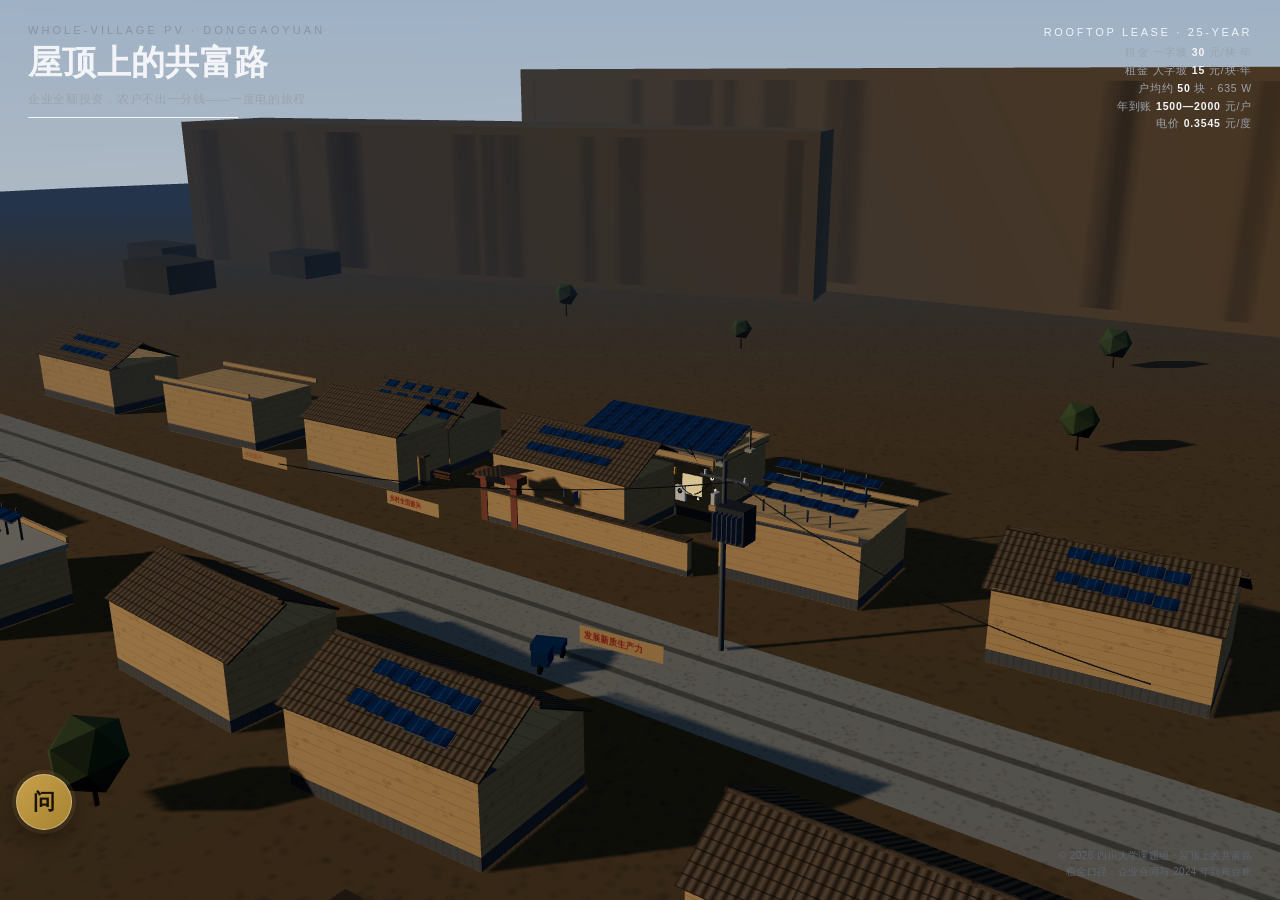
==== index.html @ e73ba969 "终版：首页改全屏 3D 村落实景舞台（阳光→板→表→网→账 五程镜头/装法切换/日照滑杆）；场景升级——乡村全面振兴等新标语、实体线缆、一字坡板面倾角修正、帧率守卫" ====
<!DOCTYPE html>
<html lang="zh-CN">
<head>
<meta charset="UTF-8">
<meta name="viewport" content="width=device-width, initial-scale=1.0">
<title>屋顶上的共富路 —— 整村光伏建设方案</title>
<meta name="description" content="整村光伏建设方案：源自陕西大荔东高垣村实践——企业全额投资，农户不出资、不贷款、不担保，租金按块计、年年到卡。">
<link rel="icon" href="assets/img/logo.png">
<style>
:root{
  --bg:#0A1628; --fg:#f2f4f7; --kick:#8a93a3; --sub:#9aa3ad;
  --panel-bg:rgba(14,20,30,.72); --panel-bd:#26303d; --panel-fg:#dfe3e8;
  --btn-bg:#f2f4f7; --btn-fg:#0A1628; --cc:#5d6570; --gold:#e8c98a;
}
*{margin:0;padding:0;box-sizing:border-box}
body{margin:0;overflow:hidden;background:var(--bg);font-family:"Helvetica Neue",Arial,"PingFang SC","Microsoft YaHei",system-ui,sans-serif}
#gl{position:fixed;inset:0;width:100%;height:100%;cursor:grab}
#gl:active{cursor:grabbing}
#wires{position:fixed;inset:0;width:100%;height:100%;pointer-events:none;z-index:2}
#title{position:fixed;left:28px;top:24px;color:var(--fg);pointer-events:none;z-index:5}
#title .kicker{font-size:11px;letter-spacing:.28em;color:var(--kick);text-transform:uppercase}
#title h1{margin:4px 0 6px;font-family:"Noto Serif SC","Source Han Serif SC",Georgia,"STSong",serif;font-weight:600;font-size:34px;letter-spacing:.01em}
#title .sub{font-size:11.5px;color:var(--sub);letter-spacing:.06em}
#title .rule{width:210px;border-top:1px solid var(--fg);margin-top:10px}
#spec{position:fixed;right:28px;top:26px;text-align:right;color:var(--fg);pointer-events:none;z-index:5}
#spec .brand{font-size:11px;letter-spacing:.24em;text-transform:uppercase}
#spec .lines{margin-top:6px;font-size:10.5px;line-height:1.7;color:var(--sub);letter-spacing:.08em}
#spec .lines b{color:var(--fg);font-weight:600}
#ui{position:fixed;left:28px;bottom:22px;color:var(--panel-fg);font-size:12px;z-index:6;
  background:var(--panel-bg);border:1px solid var(--panel-bd);padding:12px 16px;border-radius:4px;
  backdrop-filter:blur(8px);opacity:0;pointer-events:none;transition:opacity .9s;max-width:330px}
body:hover #ui, body.pinui #ui{opacity:1;pointer-events:auto}
body.idle #ui{opacity:0;pointer-events:none}
#ui .note{font-size:12px;line-height:1.7;color:var(--panel-fg);min-height:20px}
#ui .note b{color:var(--gold);font-weight:600}
#ui .shots{margin-top:10px}
#ui button{margin:0 6px 0 0;cursor:pointer;background:var(--btn-bg);color:var(--btn-fg);border:0;padding:4px 10px;font-size:11px;letter-spacing:.08em;border-radius:2px}
#ui button.cur{background:var(--gold);color:#23180a}
#ui label{display:block;margin-top:10px;color:#7d8692;font-size:10px;letter-spacing:.05em}
#ui input[type=range]{width:180px;accent-color:var(--gold);vertical-align:middle}
#ui .tl{display:inline-block;min-width:38px;color:var(--sub);font-size:11px}
#ui .links{margin-top:10px;padding-top:8px;border-top:1px solid var(--panel-bd);font-size:11px}
#ui .links a{color:var(--sub);text-decoration:none;margin-right:14px;letter-spacing:.04em}
#ui .links a:hover{color:var(--fg)}
#cc{position:fixed;right:28px;bottom:20px;color:var(--cc);font-size:10px;letter-spacing:.04em;text-align:right;pointer-events:none;line-height:1.6;z-index:5}
#loading{position:fixed;left:50%;top:46%;transform:translate(-50%,-50%);color:var(--kick);font-size:12px;letter-spacing:.2em;z-index:9}
#hint{position:fixed;left:50%;bottom:26px;transform:translateX(-50%);z-index:7;color:var(--sub);
  font-size:11.5px;letter-spacing:.1em;background:var(--panel-bg);border:1px solid var(--panel-bd);
  padding:8px 18px;border-radius:99px;transition:opacity 1.2s;pointer-events:none}
#hint.off{opacity:0}
.mgc-fab,.pvc-fab{right:26px !important;bottom:70px !important}
@media(max-width:760px){
  #title h1{font-size:24px}
  #spec{display:none}
  #ui{left:12px;right:12px;bottom:12px;max-width:none}
}
</style>
</head>
<body>
<canvas id="gl"></canvas>
<svg id="wires"></svg>

<div id="title">
  <div class="kicker">Whole-Village PV · Donggaoyuan</div>
  <h1>屋顶上的共富路</h1>
  <div class="sub">企业全额投资，农户不出一分钱——一度电的旅程</div>
  <div class="rule"></div>
</div>

<div id="spec">
  <div class="brand">Rooftop Lease · 25-Year</div>
  <div class="lines">
    租金 一字坡 <b>30</b> 元/块·年<br>
    租金 人字坡 <b>15</b> 元/块·年<br>
    户均约 <b>50</b> 块 · 635 W<br>
    年到账 <b>1500—2000</b> 元/户<br>
    电价 <b>0.3545</b> 元/度
  </div>
</div>

<div id="ui">
  <div class="note" id="note">渭北旱塬，年日照约 <b>1350 小时</b>。收益从这里开始。</div>
  <div class="shots" id="shots"></div>
  <label>屋顶装法
    <button data-t="flat" class="cur" id="rf1" style="margin-left:8px">一字坡</button><button data-t="gable" id="rf2">人字坡</button>
  </label>
  <label>日照 <input type="range" id="timeSlider" min="0" max="100" value="35"> <span class="tl" id="timeLabel">14:18</span></label>
  <div class="links">
    <a href="tools.html">算一算我家屋顶 →</a><a href="forms.html">23 张工作表 →</a><a href="farmer.html">农户指南 →</a><a href="cases.html">东高垣实证 →</a>
  </div>
</div>

<div id="cc">© 2026 四川大学课题组 · 屋顶上的共富路<br>租金口径：企业合同与 2024 年到账台账</div>
<div id="loading">载入村落实景…</div>
<div id="hint">拖动旋转 · 滚轮缩放 · 指向屋顶与设备查看注记</div>

<script src="assets/js/config.js"></script>
<script src="assets/js/faq.js"></script>
<script src="assets/js/api.js"></script>
<script src="assets/js/chat.js"></script>
<script type="module">
import { createVillage } from "./assets/js/scene3d.js";

const SHOTS = [
  { label: "阳光", txt: "渭北旱塬，年日照约 <b>1350 小时</b>。收益从这里开始。", pos: [40, 26, 56], look: [0, 4, 0] },
  { label: "板", txt: "一字坡支架立上平屋顶，人字坡顺瓦面满铺；单块 <b>635 W</b>。", pos: [-6, 6.4, 10], look: [0, 5, -0.4] },
  { label: "表", txt: "每一度电经双向电表计量，户均年发电约 <b>4.3 万度</b>。", pos: [6.4, 2.2, 3.4], look: [2.6, 1.7, -0.72] },
  { label: "网", txt: "电流进台区变压器并入电网——先批容量，后签屋顶。", pos: [8, 6.4, 20], look: [14.4, 7.2, 13] },
  { label: "账", txt: "按块付租：一字坡 <b>30</b>、人字坡 <b>15</b> 元/块·年；25 年租期，到期复原。", pos: [-16, 8, 16], look: [0, 3.5, 2] },
];
const PART_TXT = {
  panels: "一字坡支架 · <b>30 元/块/年</b> · 户均约 <b>50 块</b> 635 W",
  panels2: "人字坡 · 顺瓦面满铺 · <b>15 元/块/年</b>",
  inverter: "组串式逆变器 · 把直流变成可上网的交流",
  meter: "双向电表 · 全额上网 <b>0.3545 元/度</b>",
  transformer: "台区变压器 · 容量决定一个村能装多少",
  carport: "光伏车棚 · 停车发电两不误",
};
const village = createVillage(document.getElementById("gl"), {
  wires: document.getElementById("wires"),
  cardEl: document.getElementById("ui"),
  onHover(key) {
    document.getElementById("note").innerHTML = (key && PART_TXT[key]) ? PART_TXT[key] : SHOTS[cur].txt;
  },
  onFrame() {}
});
const camera = village.camera, controls = village.controls;
camera.position.set(...SHOTS[0].pos); controls.target.set(...SHOTS[0].look);
village.setTime(0.35);
document.getElementById("loading").style.display = "none";

const shotsEl = document.getElementById("shots");
let cur = 0;
SHOTS.forEach((s, i) => {
  const b = document.createElement("button");
  b.textContent = s.label;
  b.addEventListener("click", () => gotoShot(i));
  shotsEl.appendChild(b);
});
const tgt = { pos: SHOTS[0].pos.slice(), look: SHOTS[0].look.slice() };
function gotoShot(i) {
  cur = i;
  tgt.pos = SHOTS[i].pos.slice(); tgt.look = SHOTS[i].look.slice();
  Array.from(shotsEl.children).forEach((b, j) => b.classList.toggle("cur", j === cur));
  document.getElementById("note").innerHTML = SHOTS[i].txt;
}
Array.from(shotsEl.children)[0].classList.add("cur");

let userHoldUntil = 0;
controls.addEventListener("start", () => { userHoldUntil = Infinity; });
controls.addEventListener("end", () => { userHoldUntil = performance.now() + 2500; });
(function drive() {
  requestAnimationFrame(drive);
  if (performance.now() > userHoldUntil) {
    [0, 1, 2].forEach(k => {
      camera.position.setComponent(k, camera.position.getComponent(k) + (tgt.pos[k] - camera.position.getComponent(k)) * 0.07);
      controls.target.setComponent(k, controls.target.getComponent(k) + (tgt.look[k] - controls.target.getComponent(k)) * 0.07);
    });
  }
})();

document.getElementById("rf1").addEventListener("click", e => setRoof(e.target));
document.getElementById("rf2").addEventListener("click", e => setRoof(e.target));
function setRoof(btn) {
  [document.getElementById("rf1"), document.getElementById("rf2")].forEach(b => b.classList.toggle("cur", b === btn));
  village.setRoofType(btn.dataset.t);
}
document.getElementById("timeSlider").addEventListener("input", function () {
  village.setTime(this.value / 100);
  const mins = Math.round(12 * 60 + (this.value / 100) * 6.5 * 60);
  document.getElementById("timeLabel").textContent =
    String(Math.floor(mins / 60)).padStart(2, "0") + ":" + String(mins % 60).padStart(2, "0");
});

let idleTimer;
function poke() {
  document.body.classList.remove("idle");
  clearTimeout(idleTimer);
  idleTimer = setTimeout(() => document.body.classList.add("idle"), 4000);
}
["mousemove", "pointerdown", "wheel", "keydown"].forEach(ev => addEventListener(ev, poke, { passive: true }));
poke();
setTimeout(() => document.getElementById("hint").classList.add("off"), 8000);
addEventListener("pointerdown", () => document.getElementById("hint").classList.add("off"), { once: true });
</script>
</body>
</html>
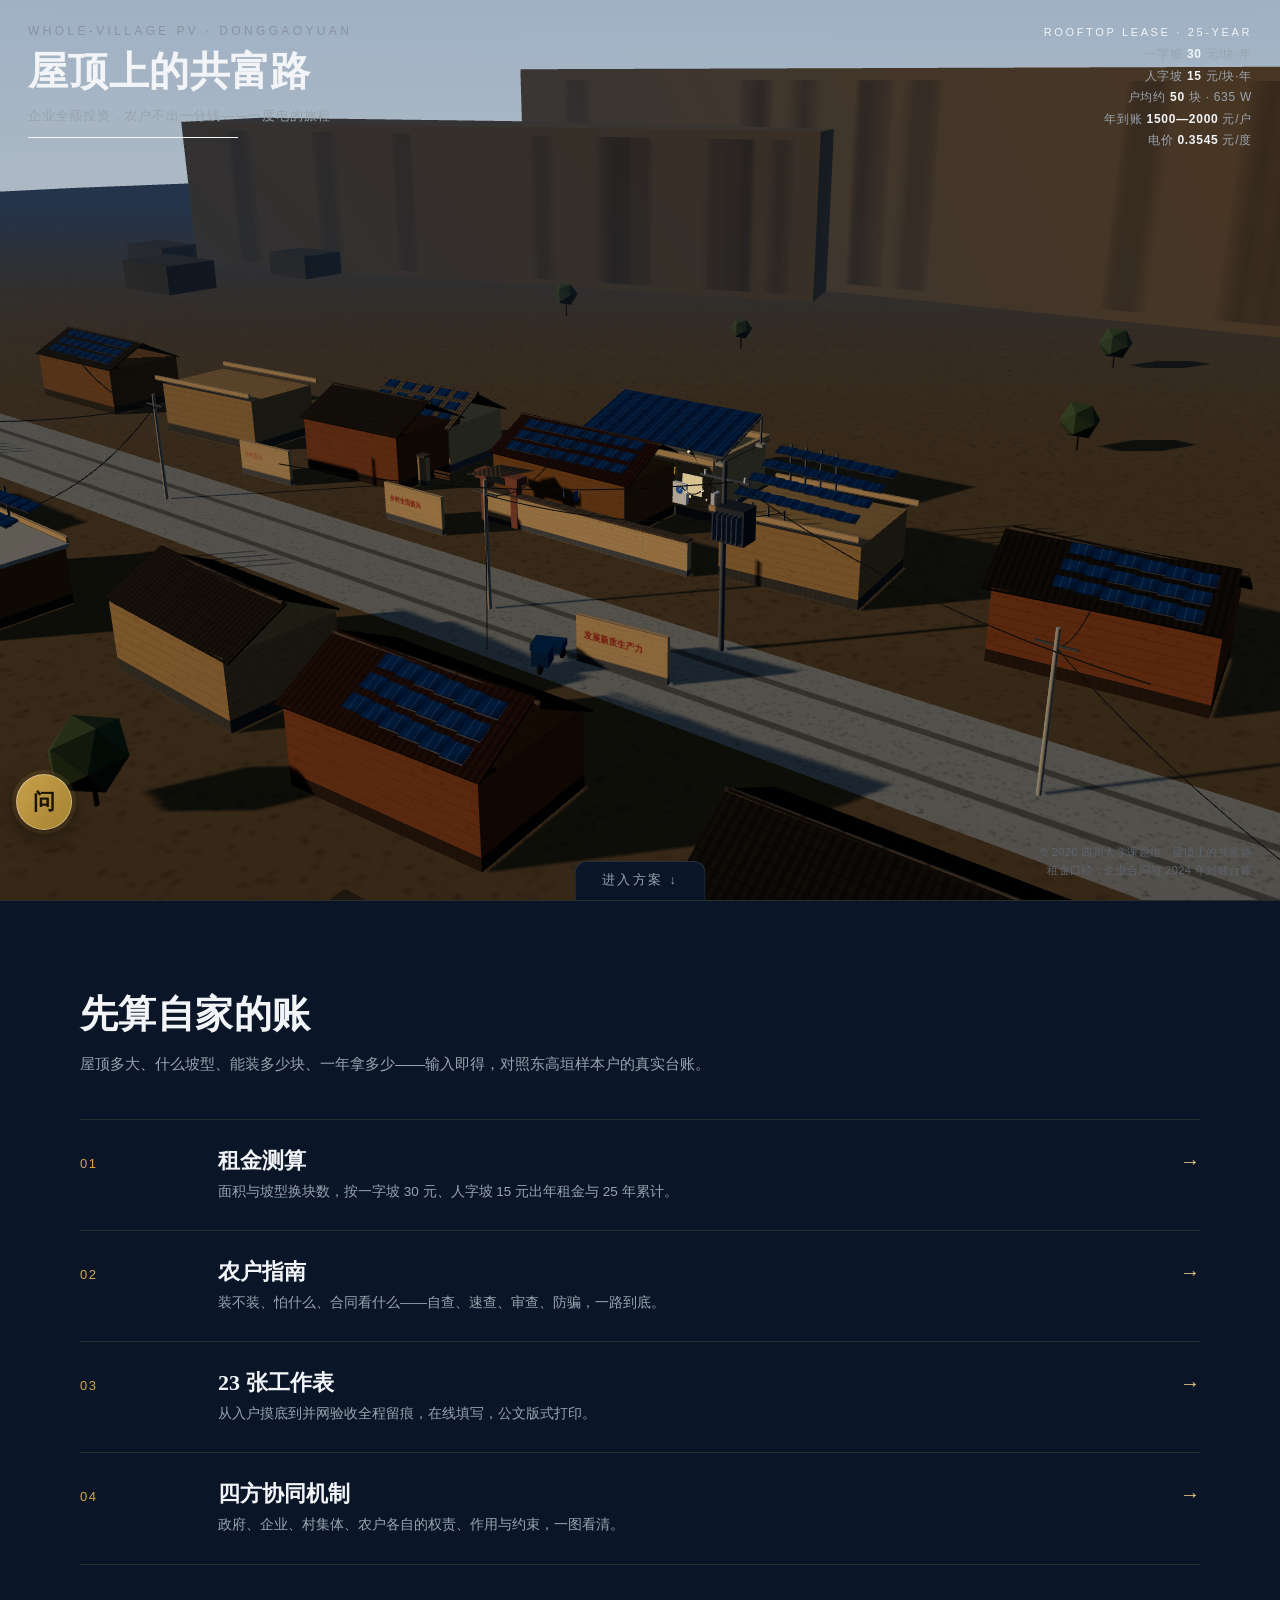
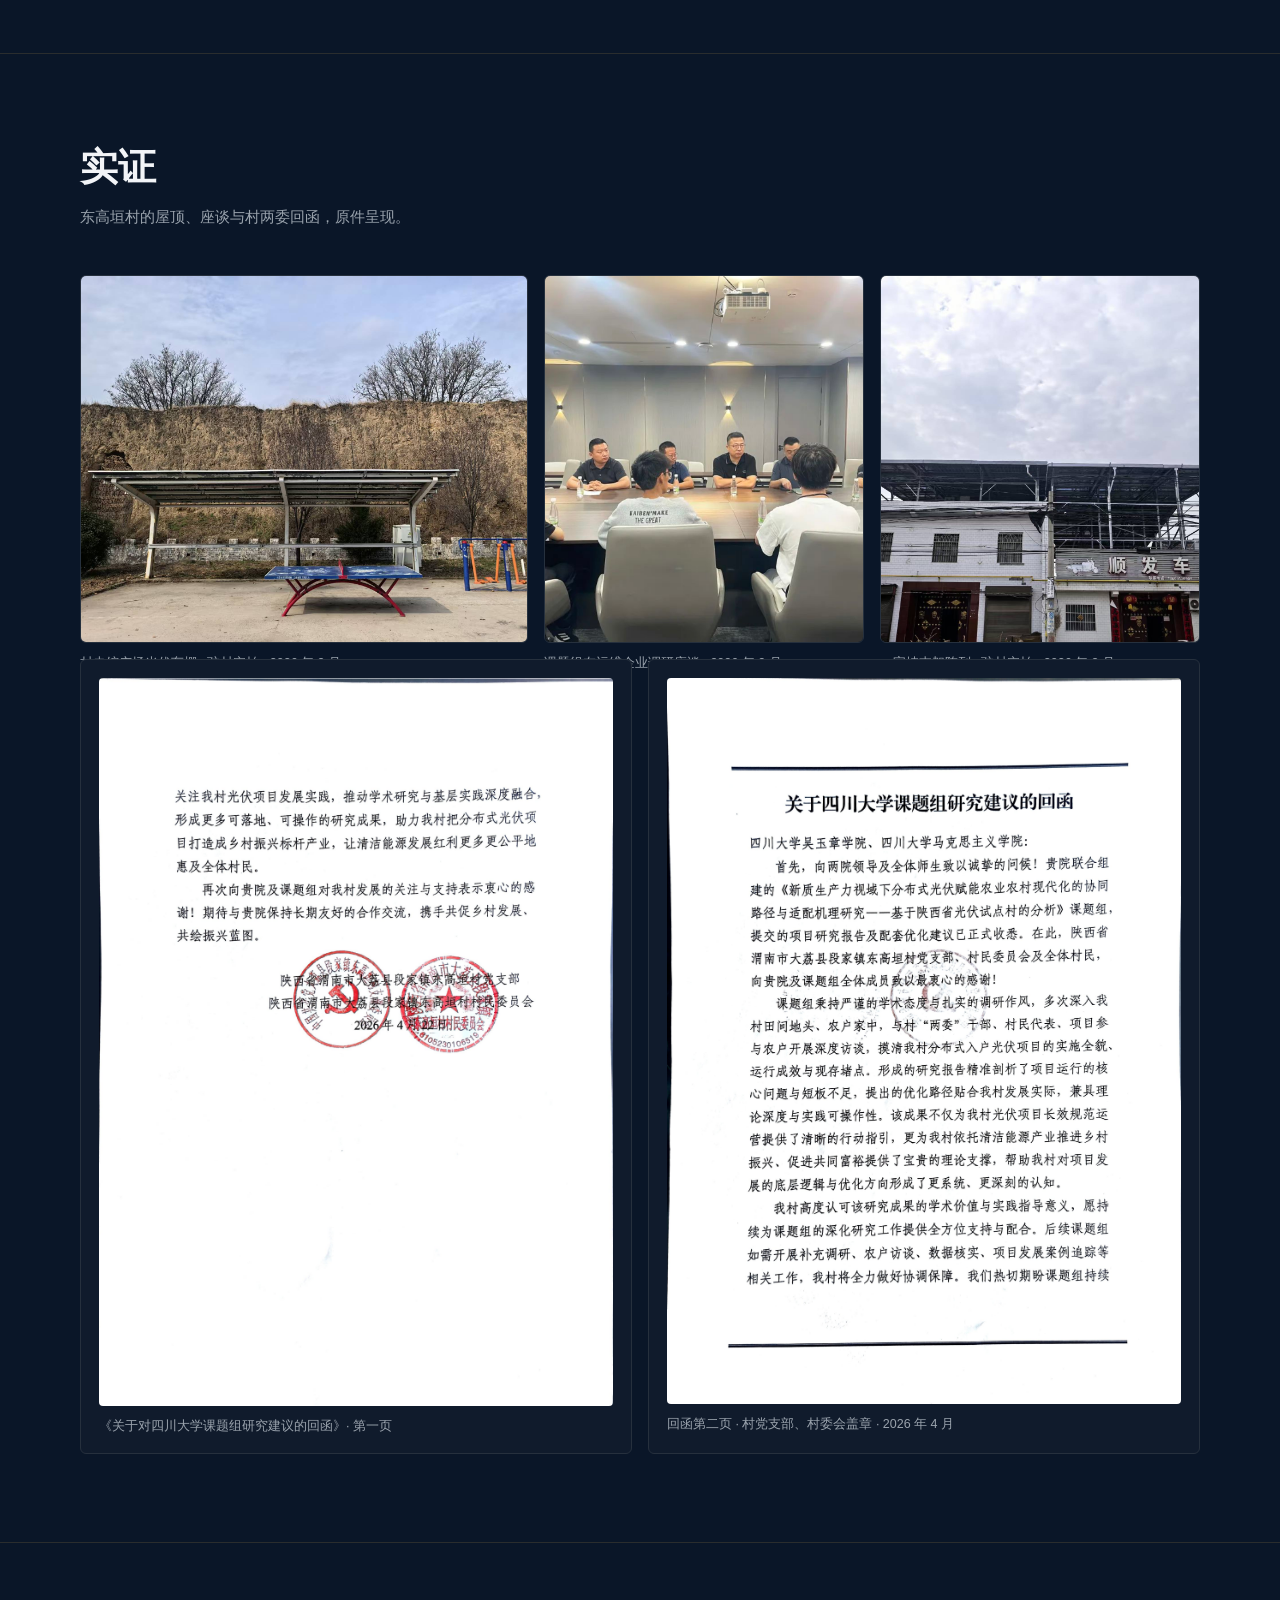
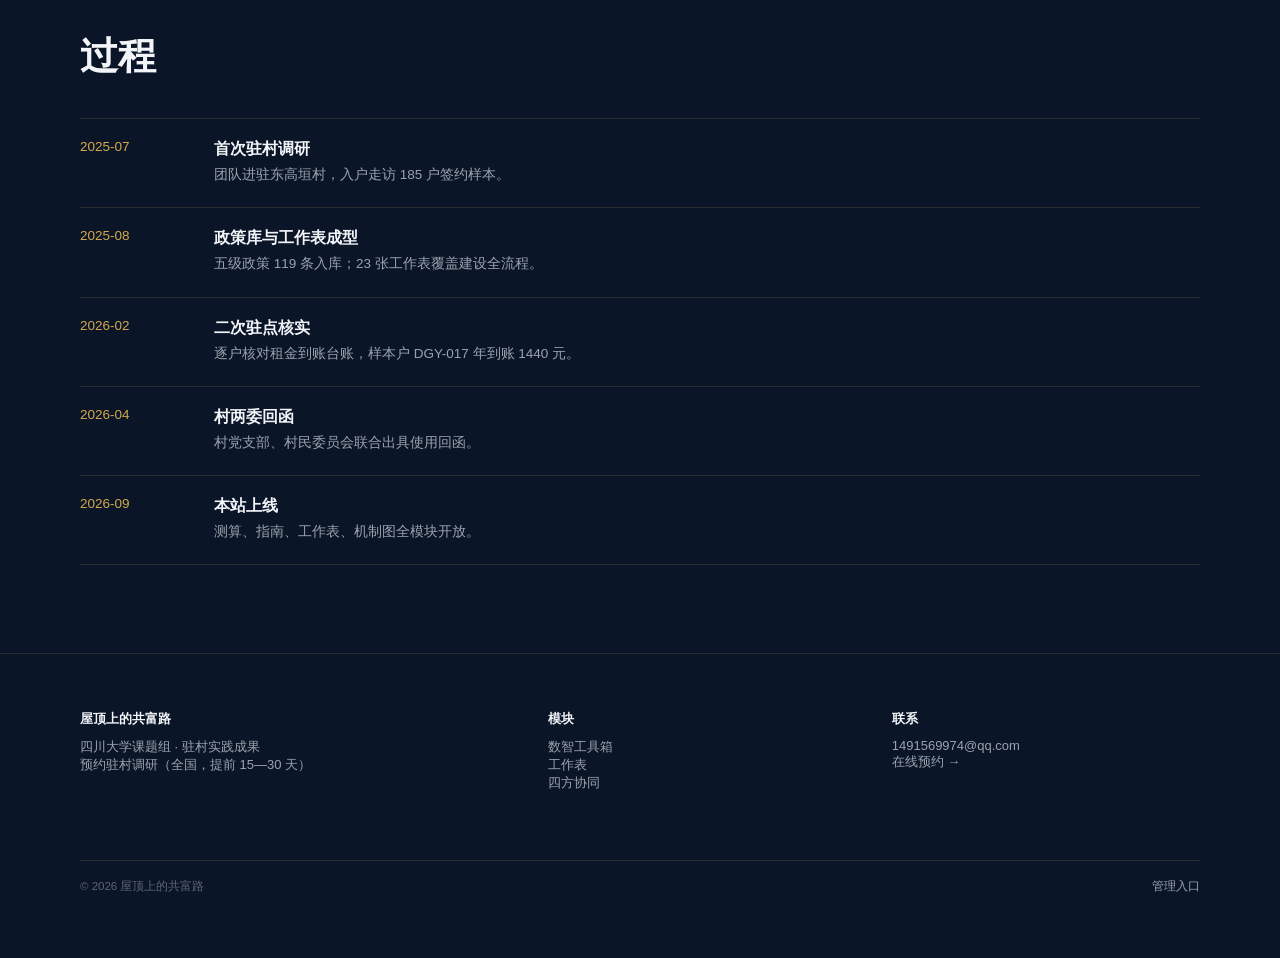
==== commit 0aa35f6c: "终版二期：首页舞台下增内容区（算账入口/实证回函/过程/页脚）；政策库详情抽屉+准实时回源；四方协同台（权责/作用/后果三栏+流光关系线）；价值运动流光；进度管理器勾选持久化；现金流曲线替 3D 环；" ====
--- a/index.html
+++ b/index.html
@@ -8,91 +8,205 @@
 <link rel="icon" href="assets/img/logo.png">
 <style>
 :root{
-  --bg:#0A1628; --fg:#f2f4f7; --kick:#8a93a3; --sub:#9aa3ad;
-  --panel-bg:rgba(14,20,30,.72); --panel-bd:#26303d; --panel-fg:#dfe3e8;
-  --btn-bg:#f2f4f7; --btn-fg:#0A1628; --cc:#5d6570; --gold:#e8c98a;
+  --bg:#0A1628; --bg2:#0D1B30; --fg:#f2f4f7; --kick:#8a93a3; --sub:#9aa3ad;
+  --panel-bg:rgba(14,20,30,.78); --panel-bd:#26303d; --panel-fg:#dfe3e8;
+  --btn-bg:#f2f4f7; --btn-fg:#0A1628; --cc:#5d6570; --gold:#e8c98a; --gold-deep:#D4A84B;
+  --line:rgba(212,168,75,.16);
+  --serif:"Noto Serif SC","Source Han Serif SC",Georgia,"STSong",serif;
+  --sans:"Helvetica Neue",Arial,"PingFang SC","Microsoft YaHei",system-ui,sans-serif;
 }
 *{margin:0;padding:0;box-sizing:border-box}
-body{margin:0;overflow:hidden;background:var(--bg);font-family:"Helvetica Neue",Arial,"PingFang SC","Microsoft YaHei",system-ui,sans-serif}
-#gl{position:fixed;inset:0;width:100%;height:100%;cursor:grab}
+body{margin:0;background:var(--bg);color:var(--fg);font-family:var(--sans);-webkit-font-smoothing:antialiased}
+img{display:block;max-width:100%}
+a{color:var(--gold)}
+
+/* ---------- 舞台区（100vh） ---------- */
+.stage{position:relative;height:100vh;min-height:620px;overflow:hidden}
+#gl{position:absolute;inset:0;width:100%;height:100%;cursor:grab}
 #gl:active{cursor:grabbing}
-#wires{position:fixed;inset:0;width:100%;height:100%;pointer-events:none;z-index:2}
-#title{position:fixed;left:28px;top:24px;color:var(--fg);pointer-events:none;z-index:5}
-#title .kicker{font-size:11px;letter-spacing:.28em;color:var(--kick);text-transform:uppercase}
-#title h1{margin:4px 0 6px;font-family:"Noto Serif SC","Source Han Serif SC",Georgia,"STSong",serif;font-weight:600;font-size:34px;letter-spacing:.01em}
-#title .sub{font-size:11.5px;color:var(--sub);letter-spacing:.06em}
-#title .rule{width:210px;border-top:1px solid var(--fg);margin-top:10px}
-#spec{position:fixed;right:28px;top:26px;text-align:right;color:var(--fg);pointer-events:none;z-index:5}
+#wires{position:absolute;inset:0;width:100%;height:100%;pointer-events:none;z-index:2}
+#title{position:absolute;left:28px;top:24px;color:var(--fg);pointer-events:none;z-index:5}
+#title .kicker{font-size:12px;letter-spacing:.28em;color:var(--kick);text-transform:uppercase}
+#title h1{margin:6px 0 8px;font-family:var(--serif);font-weight:600;font-size:clamp(28px,3.4vw,40px);letter-spacing:.01em}
+#title .sub{font-size:13px;color:var(--sub);letter-spacing:.06em}
+#title .rule{width:210px;border-top:1px solid var(--fg);margin-top:12px}
+#spec{position:absolute;right:28px;top:26px;text-align:right;color:var(--fg);pointer-events:none;z-index:5}
 #spec .brand{font-size:11px;letter-spacing:.24em;text-transform:uppercase}
-#spec .lines{margin-top:6px;font-size:10.5px;line-height:1.7;color:var(--sub);letter-spacing:.08em}
+#spec .lines{margin-top:6px;font-size:12px;line-height:1.8;color:var(--sub);letter-spacing:.06em}
 #spec .lines b{color:var(--fg);font-weight:600}
-#ui{position:fixed;left:28px;bottom:22px;color:var(--panel-fg);font-size:12px;z-index:6;
-  background:var(--panel-bg);border:1px solid var(--panel-bd);padding:12px 16px;border-radius:4px;
-  backdrop-filter:blur(8px);opacity:0;pointer-events:none;transition:opacity .9s;max-width:330px}
-body:hover #ui, body.pinui #ui{opacity:1;pointer-events:auto}
-body.idle #ui{opacity:0;pointer-events:none}
-#ui .note{font-size:12px;line-height:1.7;color:var(--panel-fg);min-height:20px}
+#ui{position:absolute;left:28px;bottom:22px;color:var(--panel-fg);font-size:13.5px;z-index:6;
+  background:var(--panel-bg);border:1px solid var(--panel-bd);padding:14px 18px;border-radius:6px;
+  backdrop-filter:blur(8px);opacity:0;pointer-events:none;transition:opacity .9s;max-width:400px}
+.stage:hover #ui, body.pinui #ui{opacity:1;pointer-events:auto}
+.stage.idle #ui{opacity:0;pointer-events:none}
+#ui .note{font-size:13.5px;line-height:1.8;color:var(--panel-fg);min-height:22px}
 #ui .note b{color:var(--gold);font-weight:600}
-#ui .shots{margin-top:10px}
-#ui button{margin:0 6px 0 0;cursor:pointer;background:var(--btn-bg);color:var(--btn-fg);border:0;padding:4px 10px;font-size:11px;letter-spacing:.08em;border-radius:2px}
+#ui .shots{margin-top:12px;display:flex;flex-wrap:wrap;gap:6px}
+#ui button{min-height:36px;margin:0;cursor:pointer;background:var(--btn-bg);color:var(--btn-fg);border:0;padding:0 16px;font-size:13px;letter-spacing:.06em;border-radius:3px;font-family:inherit}
 #ui button.cur{background:var(--gold);color:#23180a}
-#ui label{display:block;margin-top:10px;color:#7d8692;font-size:10px;letter-spacing:.05em}
+#ui label{display:block;margin-top:12px;color:#7d8692;font-size:12px;letter-spacing:.05em}
+#ui label button{margin-left:6px}
 #ui input[type=range]{width:180px;accent-color:var(--gold);vertical-align:middle}
-#ui .tl{display:inline-block;min-width:38px;color:var(--sub);font-size:11px}
-#ui .links{margin-top:10px;padding-top:8px;border-top:1px solid var(--panel-bd);font-size:11px}
-#ui .links a{color:var(--sub);text-decoration:none;margin-right:14px;letter-spacing:.04em}
+#ui .tl{display:inline-block;min-width:42px;color:var(--sub);font-size:12.5px}
+#ui .links{margin-top:12px;padding-top:10px;border-top:1px solid var(--panel-bd);font-size:13px}
+#ui .links a{color:var(--sub);text-decoration:none;margin-right:16px;letter-spacing:.03em}
 #ui .links a:hover{color:var(--fg)}
-#cc{position:fixed;right:28px;bottom:20px;color:var(--cc);font-size:10px;letter-spacing:.04em;text-align:right;pointer-events:none;line-height:1.6;z-index:5}
-#loading{position:fixed;left:50%;top:46%;transform:translate(-50%,-50%);color:var(--kick);font-size:12px;letter-spacing:.2em;z-index:9}
-#hint{position:fixed;left:50%;bottom:26px;transform:translateX(-50%);z-index:7;color:var(--sub);
-  font-size:11.5px;letter-spacing:.1em;background:var(--panel-bg);border:1px solid var(--panel-bd);
-  padding:8px 18px;border-radius:99px;transition:opacity 1.2s;pointer-events:none}
+#cc{position:absolute;right:28px;bottom:20px;color:var(--cc);font-size:11px;letter-spacing:.04em;text-align:right;pointer-events:none;line-height:1.7;z-index:5}
+#loading{position:absolute;left:50%;top:46%;transform:translate(-50%,-50%);color:var(--kick);font-size:13px;letter-spacing:.2em;z-index:9}
+#hint{position:absolute;left:50%;bottom:26px;transform:translateX(-50%);z-index:7;color:var(--sub);
+  font-size:12.5px;letter-spacing:.08em;background:var(--panel-bg);border:1px solid var(--panel-bd);
+  padding:9px 20px;border-radius:99px;transition:opacity 1.2s;pointer-events:none}
 #hint.off{opacity:0}
+.scrollcue{position:absolute;left:50%;bottom:-1px;transform:translateX(-50%);z-index:8;color:var(--sub);
+  font-size:12.5px;letter-spacing:.2em;text-decoration:none;background:var(--bg);border:1px solid var(--panel-bd);
+  border-bottom:0;padding:10px 26px 12px;border-radius:12px 12px 0 0}
+.scrollcue:hover{color:var(--gold)}
 .mgc-fab,.pvc-fab{right:26px !important;bottom:70px !important}
 @media(max-width:760px){
   #title h1{font-size:24px}
   #spec{display:none}
-  #ui{left:12px;right:12px;bottom:12px;max-width:none}
-}
+  #ui{left:12px;right:12px;bottom:56px;max-width:none}
+  .scrollcue{display:none}
+}
+
+/* ---------- 舞台下内容区 ---------- */
+main{position:relative;z-index:3;background:var(--bg)}
+.sec{border-top:1px solid var(--line);padding:88px 0}
+.wrap{width:min(1120px,90vw);margin:0 auto}
+.sec h2{font-family:var(--serif);font-weight:700;font-size:clamp(26px,3vw,38px);letter-spacing:.01em}
+.sec .sub{color:var(--sub);font-size:15px;margin-top:10px;max-width:44em;line-height:1.9}
+
+.gates{margin-top:40px;border-top:1px solid var(--line)}
+.gate{display:grid;grid-template-columns:110px 1fr auto;gap:8px 28px;align-items:baseline;padding:26px 0;border-bottom:1px solid var(--line);text-decoration:none;color:var(--fg)}
+.gate:hover{background:rgba(212,168,75,.05)}
+.gate .no{font-size:13px;color:var(--gold-deep);letter-spacing:.12em}
+.gate .t{font-size:22px;font-weight:700;font-family:var(--serif)}
+.gate .d{font-size:13.5px;color:var(--sub);margin-top:4px;line-height:1.8}
+.gate .arr{font-size:20px;color:var(--gold)}
+@media(max-width:700px){.gate{grid-template-columns:1fr auto}.gate .no{display:none}}
+
+.proof-grid{margin-top:44px;display:grid;grid-template-columns:1.4fr 1fr 1fr;gap:16px}
+.proof-grid figure{margin:0}
+.proof-grid img{width:100%;height:100%;object-fit:cover;border-radius:6px;border:1px solid var(--panel-bd)}
+.proof-grid figcaption{margin-top:10px;font-size:12.5px;color:var(--sub);line-height:1.7}
+.letters{margin-top:16px;display:grid;grid-template-columns:1fr 1fr;gap:16px}
+.letters figure{margin:0;background:#101B2C;border:1px solid var(--panel-bd);border-radius:6px;padding:18px}
+.letters img{border-radius:4px}
+.letters figcaption{margin-top:12px;font-size:12.5px;color:var(--sub)}
+@media(max-width:700px){.proof-grid,.letters{grid-template-columns:1fr}}
+
+.steps{margin-top:36px;border-top:1px solid var(--line)}
+.step{display:grid;grid-template-columns:110px 1fr;gap:24px;padding:20px 0;border-bottom:1px solid var(--line)}
+.step .d{font-size:13.5px;color:var(--gold-deep)}
+.step h4{font-size:16px;font-weight:700}
+.step p{margin-top:3px;font-size:13.5px;color:var(--sub);line-height:1.8}
+
+footer{border-top:1px solid var(--line);padding:56px 0 64px;font-size:13px;color:var(--sub)}
+footer .wrap{display:grid;grid-template-columns:1.4fr 1fr 1fr;gap:36px}
+footer h5{font-size:13px;color:var(--fg);font-weight:700;margin-bottom:10px}
+footer a{color:var(--sub);text-decoration:none}
+footer a:hover{color:var(--gold)}
+footer .base{margin-top:32px;padding-top:18px;border-top:1px solid var(--line);font-size:11.5px;color:var(--cc);display:flex;justify-content:space-between;flex-wrap:wrap;gap:8px}
+@media(max-width:700px){footer .wrap{grid-template-columns:1fr}}
 </style>
 </head>
 <body>
-<canvas id="gl"></canvas>
-<svg id="wires"></svg>
-
-<div id="title">
-  <div class="kicker">Whole-Village PV · Donggaoyuan</div>
-  <h1>屋顶上的共富路</h1>
-  <div class="sub">企业全额投资，农户不出一分钱——一度电的旅程</div>
-  <div class="rule"></div>
-</div>
-
-<div id="spec">
-  <div class="brand">Rooftop Lease · 25-Year</div>
-  <div class="lines">
-    租金 一字坡 <b>30</b> 元/块·年<br>
-    租金 人字坡 <b>15</b> 元/块·年<br>
-    户均约 <b>50</b> 块 · 635 W<br>
-    年到账 <b>1500—2000</b> 元/户<br>
-    电价 <b>0.3545</b> 元/度
-  </div>
-</div>
-
-<div id="ui">
-  <div class="note" id="note">渭北旱塬，年日照约 <b>1350 小时</b>。收益从这里开始。</div>
-  <div class="shots" id="shots"></div>
-  <label>屋顶装法
-    <button data-t="flat" class="cur" id="rf1" style="margin-left:8px">一字坡</button><button data-t="gable" id="rf2">人字坡</button>
-  </label>
-  <label>日照 <input type="range" id="timeSlider" min="0" max="100" value="35"> <span class="tl" id="timeLabel">14:18</span></label>
-  <div class="links">
-    <a href="tools.html">算一算我家屋顶 →</a><a href="forms.html">23 张工作表 →</a><a href="farmer.html">农户指南 →</a><a href="cases.html">东高垣实证 →</a>
-  </div>
-</div>
-
-<div id="cc">© 2026 四川大学课题组 · 屋顶上的共富路<br>租金口径：企业合同与 2024 年到账台账</div>
-<div id="loading">载入村落实景…</div>
-<div id="hint">拖动旋转 · 滚轮缩放 · 指向屋顶与设备查看注记</div>
+
+<!-- ===================== 舞台：全屏 3D 村落实景 ===================== -->
+<section class="stage" id="stage">
+  <canvas id="gl"></canvas>
+  <svg id="wires"></svg>
+
+  <div id="title">
+    <div class="kicker">Whole-Village PV · Donggaoyuan</div>
+    <h1>屋顶上的共富路</h1>
+    <div class="sub">企业全额投资，农户不出一分钱——一度电的旅程</div>
+    <div class="rule"></div>
+  </div>
+
+  <div id="spec">
+    <div class="brand">Rooftop Lease · 25-Year</div>
+    <div class="lines">
+      一字坡 <b>30</b> 元/块·年<br>
+      人字坡 <b>15</b> 元/块·年<br>
+      户均约 <b>50</b> 块 · 635 W<br>
+      年到账 <b>1500—2000</b> 元/户<br>
+      电价 <b>0.3545</b> 元/度
+    </div>
+  </div>
+
+  <div id="ui">
+    <div class="note" id="note">年日照约 <b>1350 小时</b>，收益从阳光开始。点击任一院落查看该户台账。</div>
+    <div class="shots" id="shots"></div>
+    <label>屋顶装法
+      <button data-t="flat" class="cur" id="rf1">一字坡</button><button data-t="gable" id="rf2">人字坡</button>
+    </label>
+    <label>日照 <input type="range" id="timeSlider" min="0" max="100" value="35"> <span class="tl" id="timeLabel">14:18</span></label>
+    <div class="links">
+      <a href="tools.html">算一算我家屋顶 →</a><a href="forms.html">23 张工作表 →</a><a href="farmer.html">农户指南 →</a><a href="cases.html">东高垣实证 →</a>
+    </div>
+  </div>
+
+  <div id="cc">© 2026 四川大学课题组 · 屋顶上的共富路<br>租金口径：企业合同与 2024 年到账台账</div>
+  <div id="loading">载入村落实景…</div>
+  <div id="hint">拖动旋转 · 滚轮缩放 · 指向屋顶与设备查看注记 · 点击院落看该户台账</div>
+  <a class="scrollcue" href="#gates">进入方案 ↓</a>
+</section>
+
+<!-- ===================== 舞台下：内容区 ===================== -->
+<main>
+  <section class="sec" id="gates"><div class="wrap">
+    <h2>先算自家的账</h2>
+    <p class="sub">屋顶多大、什么坡型、能装多少块、一年拿多少——输入即得，对照东高垣样本户的真实台账。</p>
+    <div class="gates">
+      <a class="gate" href="tools.html"><span class="no">01</span><span><span class="t">租金测算</span><div class="d">面积与坡型换块数，按一字坡 30 元、人字坡 15 元出年租金与 25 年累计。</div></span><span class="arr">→</span></a>
+      <a class="gate" href="farmer.html"><span class="no">02</span><span><span class="t">农户指南</span><div class="d">装不装、怕什么、合同看什么——自查、速查、审查、防骗，一路到底。</div></span><span class="arr">→</span></a>
+      <a class="gate" href="forms.html"><span class="no">03</span><span><span class="t">23 张工作表</span><div class="d">从入户摸底到并网验收全程留痕，在线填写，公文版式打印。</div></span><span class="arr">→</span></a>
+      <a class="gate" href="model.html"><span class="no">04</span><span><span class="t">四方协同机制</span><div class="d">政府、企业、村集体、农户各自的权责、作用与约束，一图看清。</div></span><span class="arr">→</span></a>
+    </div>
+  </div></section>
+
+  <section class="sec"><div class="wrap">
+    <h2>实证</h2>
+    <p class="sub">东高垣村的屋顶、座谈与村两委回函，原件呈现。</p>
+    <div class="proof-grid">
+      <figure><img src="assets/img/case-4.jpg" alt="村史馆广场光伏车棚"><figcaption>村史馆广场光伏车棚 · 驻村实拍 · 2026 年 2 月</figcaption></figure>
+      <figure><img src="assets/img/talk-company.png" alt="课题组在企业调研座谈"><figcaption>课题组在运维企业调研座谈 · 2026 年 2 月</figcaption></figure>
+      <figure><img src="assets/img/case-1.jpg" alt="一字坡支架阵列"><figcaption>一字坡支架阵列 · 驻村实拍 · 2026 年 2 月</figcaption></figure>
+    </div>
+    <div class="letters">
+      <figure><img src="assets/img/huifu-1.png" alt="村两委回函第一页"><figcaption>《关于对四川大学课题组研究建议的回函》· 第一页</figcaption></figure>
+      <figure><img src="assets/img/huifu-2.png" alt="村两委回函第二页"><figcaption>回函第二页 · 村党支部、村委会盖章 · 2026 年 4 月</figcaption></figure>
+    </div>
+  </div></section>
+
+  <section class="sec"><div class="wrap">
+    <h2>过程</h2>
+    <div class="steps">
+      <div class="step"><div class="d">2025-07</div><div><h4>首次驻村调研</h4><p>团队进驻东高垣村，入户走访 185 户签约样本。</p></div></div>
+      <div class="step"><div class="d">2025-08</div><div><h4>政策库与工作表成型</h4><p>五级政策 119 条入库；23 张工作表覆盖建设全流程。</p></div></div>
+      <div class="step"><div class="d">2026-02</div><div><h4>二次驻点核实</h4><p>逐户核对租金到账台账，样本户 DGY-017 年到账 1440 元。</p></div></div>
+      <div class="step"><div class="d">2026-04</div><div><h4>村两委回函</h4><p>村党支部、村民委员会联合出具使用回函。</p></div></div>
+      <div class="step"><div class="d">2026-09</div><div><h4>本站上线</h4><p>测算、指南、工作表、机制图全模块开放。</p></div></div>
+    </div>
+  </div></section>
+</main>
+
+<footer><div class="wrap">
+  <div>
+    <h5>屋顶上的共富路</h5>
+    <p>四川大学课题组 · 驻村实践成果<br>预约驻村调研（全国，提前 15—30 天）</p>
+  </div>
+  <div>
+    <h5>模块</h5>
+    <p><a href="tools.html">数智工具箱</a><br><a href="forms.html">工作表</a><br><a href="model.html">四方协同</a></p>
+  </div>
+  <div>
+    <h5>联系</h5>
+    <p>1491569974@qq.com<br><a href="booking.html">在线预约 →</a></p>
+  </div>
+  <div class="base" style="grid-column:1/-1;width:100%"><span>© 2026 屋顶上的共富路</span><span><a href="account.html">管理入口</a></span></div>
+</div></footer>
 
 <script src="assets/js/config.js"></script>
 <script src="assets/js/faq.js"></script>
@@ -116,12 +230,12 @@
   transformer: "台区变压器 · 容量决定一个村能装多少",
   carport: "光伏车棚 · 停车发电两不误",
 };
+const noteEl = document.getElementById("note");
 const village = createVillage(document.getElementById("gl"), {
   wires: document.getElementById("wires"),
   cardEl: document.getElementById("ui"),
-  onHover(key) {
-    document.getElementById("note").innerHTML = (key && PART_TXT[key]) ? PART_TXT[key] : SHOTS[cur].txt;
-  },
+  onHover(key) { noteEl.innerHTML = (key && PART_TXT[key]) ? PART_TXT[key] : SHOTS[cur].txt; },
+  onHousehold(html) { noteEl.innerHTML = html; },
   onFrame() {}
 });
 const camera = village.camera, controls = village.controls;
@@ -142,7 +256,7 @@
   cur = i;
   tgt.pos = SHOTS[i].pos.slice(); tgt.look = SHOTS[i].look.slice();
   Array.from(shotsEl.children).forEach((b, j) => b.classList.toggle("cur", j === cur));
-  document.getElementById("note").innerHTML = SHOTS[i].txt;
+  noteEl.innerHTML = SHOTS[i].txt;
 }
 Array.from(shotsEl.children)[0].classList.add("cur");
 
@@ -172,15 +286,16 @@
     String(Math.floor(mins / 60)).padStart(2, "0") + ":" + String(mins % 60).padStart(2, "0");
 });
 
+const stage = document.getElementById("stage");
 let idleTimer;
 function poke() {
-  document.body.classList.remove("idle");
+  stage.classList.remove("idle");
   clearTimeout(idleTimer);
-  idleTimer = setTimeout(() => document.body.classList.add("idle"), 4000);
+  idleTimer = setTimeout(() => stage.classList.add("idle"), 4000);
 }
 ["mousemove", "pointerdown", "wheel", "keydown"].forEach(ev => addEventListener(ev, poke, { passive: true }));
 poke();
-setTimeout(() => document.getElementById("hint").classList.add("off"), 8000);
+setTimeout(() => document.getElementById("hint").classList.add("off"), 9000);
 addEventListener("pointerdown", () => document.getElementById("hint").classList.add("off"), { once: true });
 </script>
 </body>
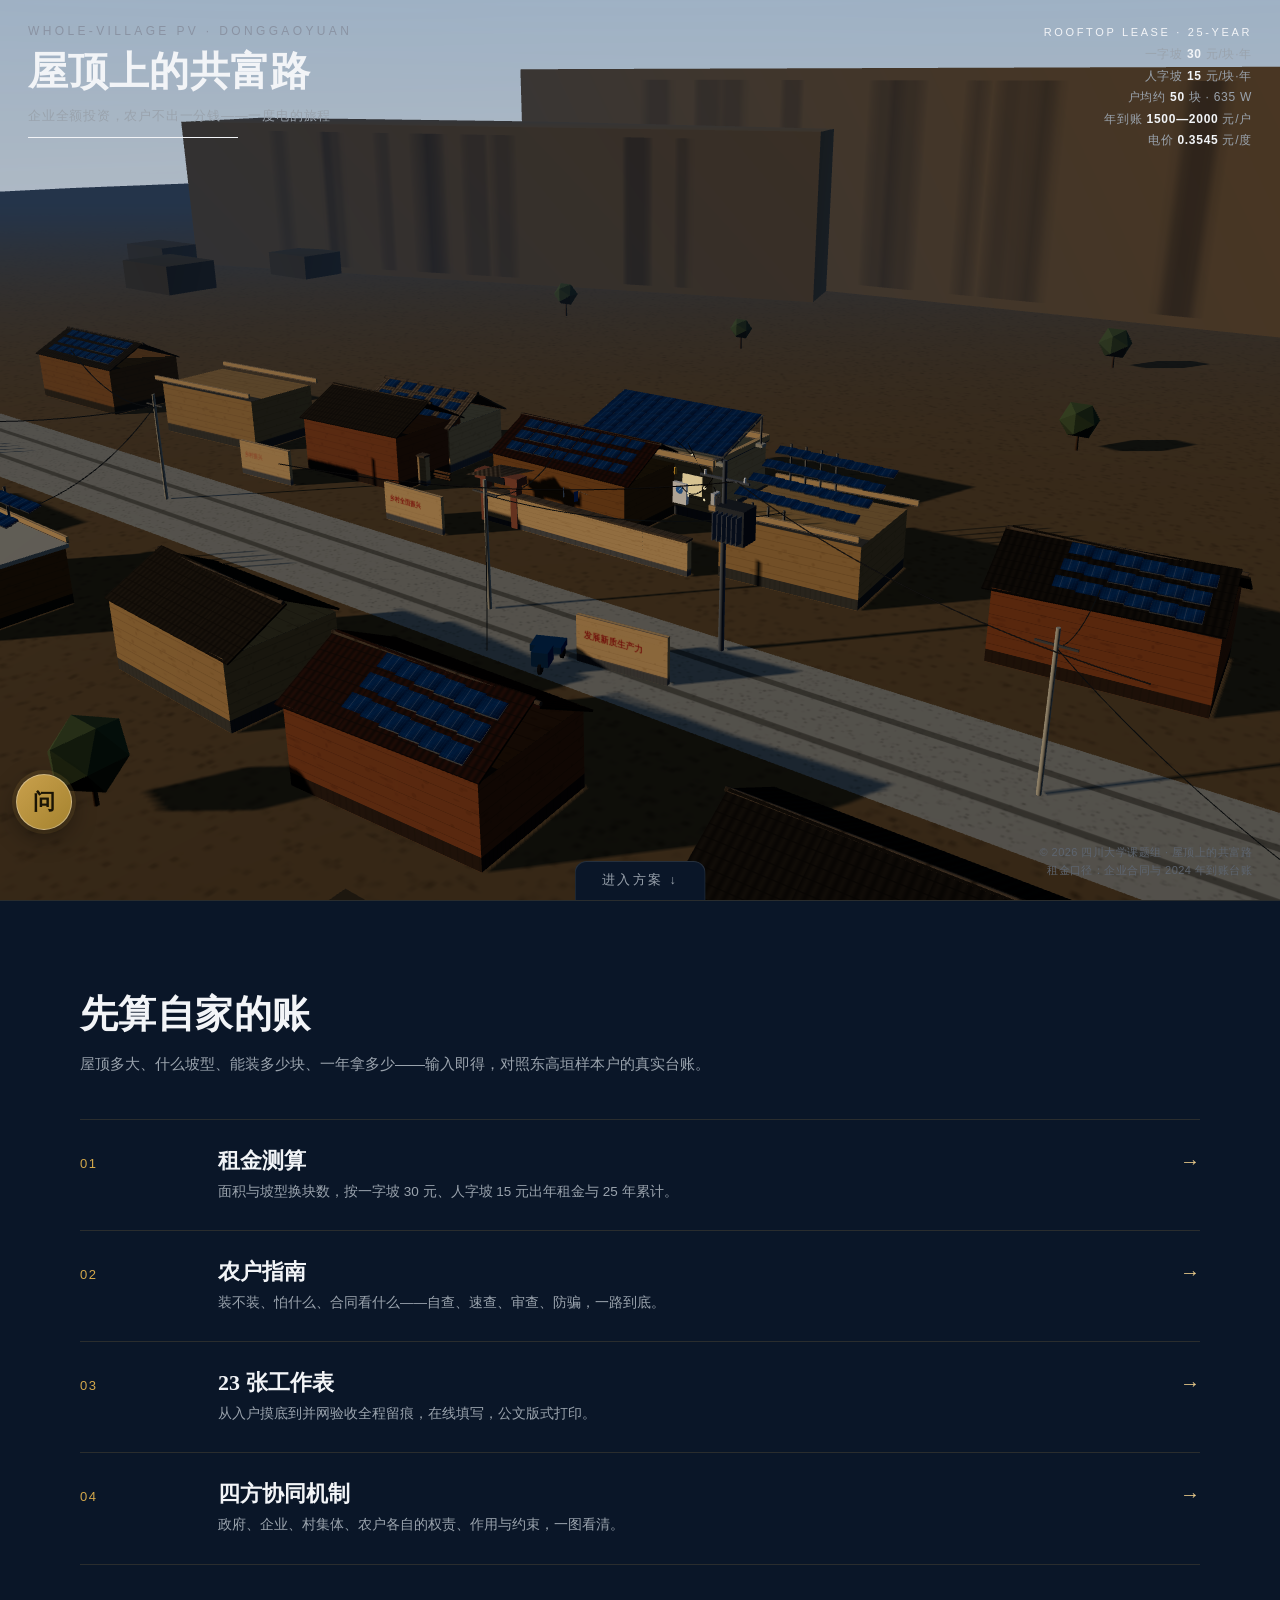
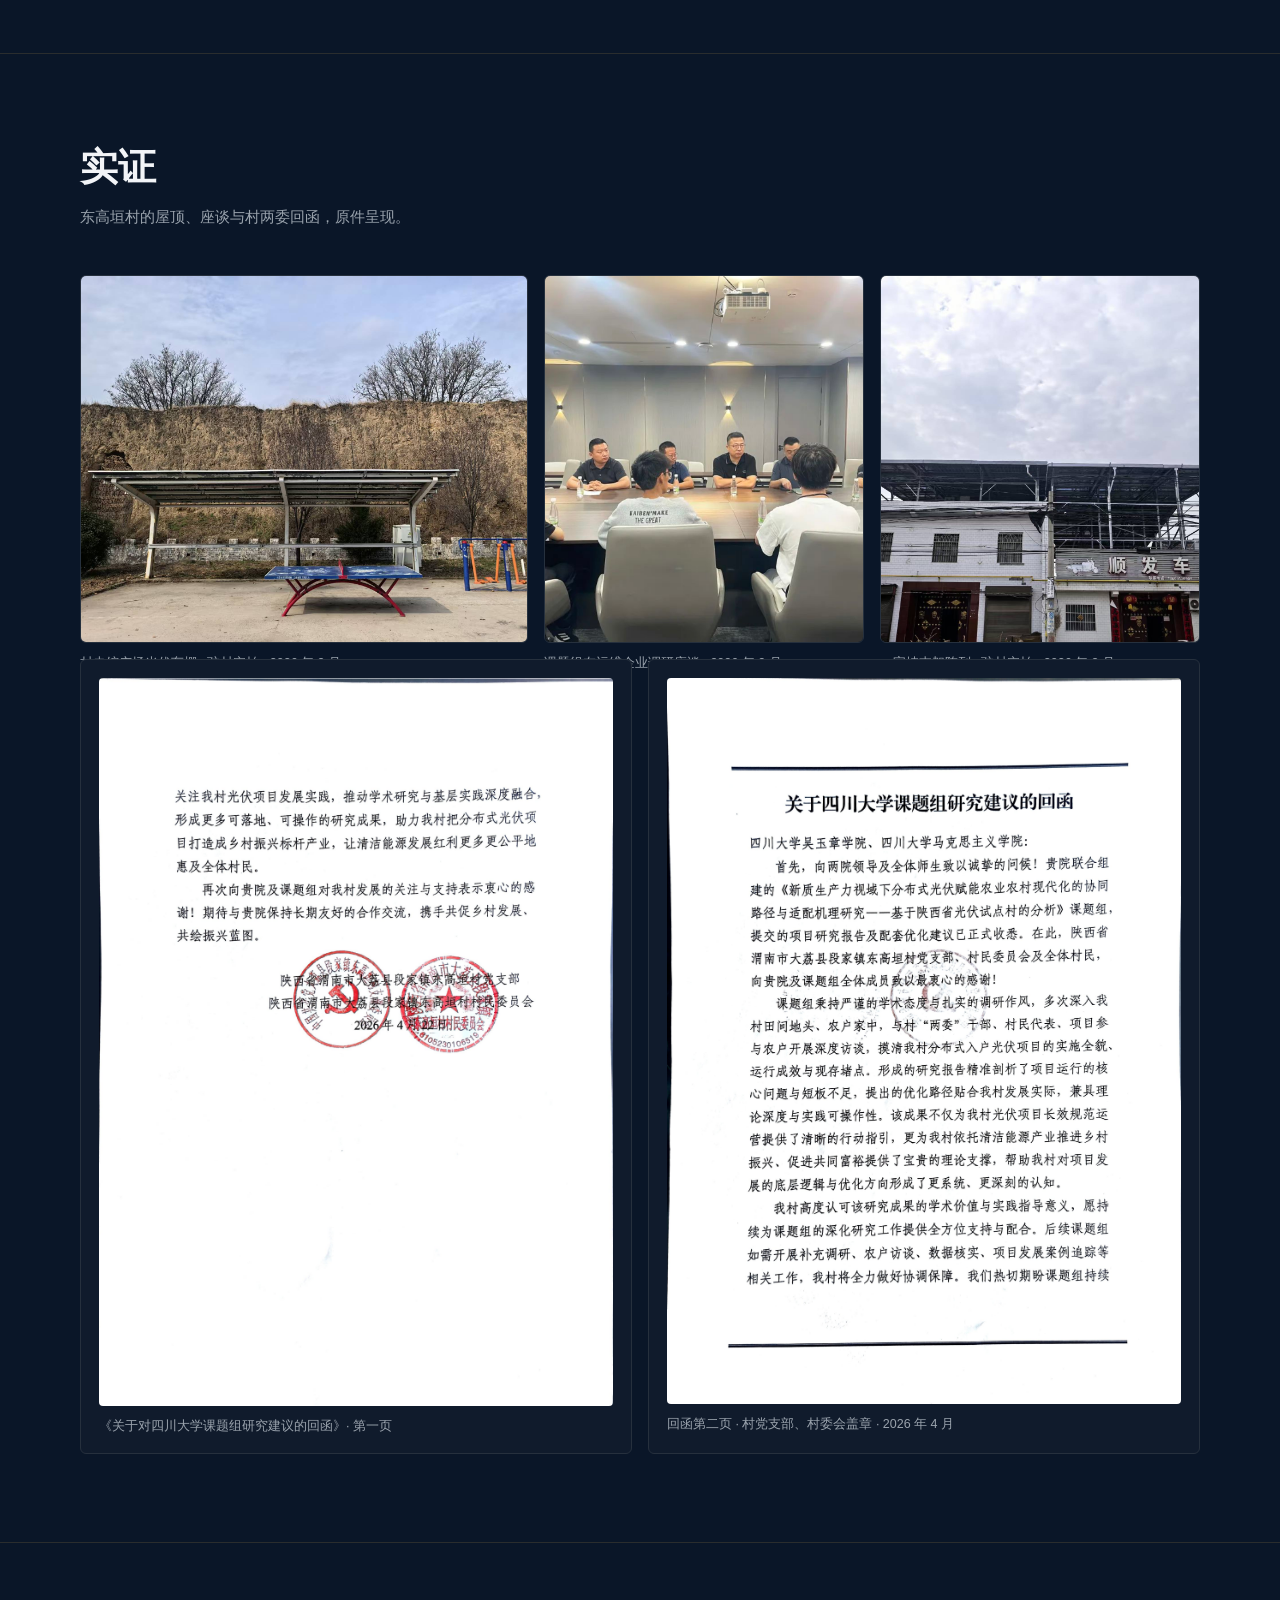
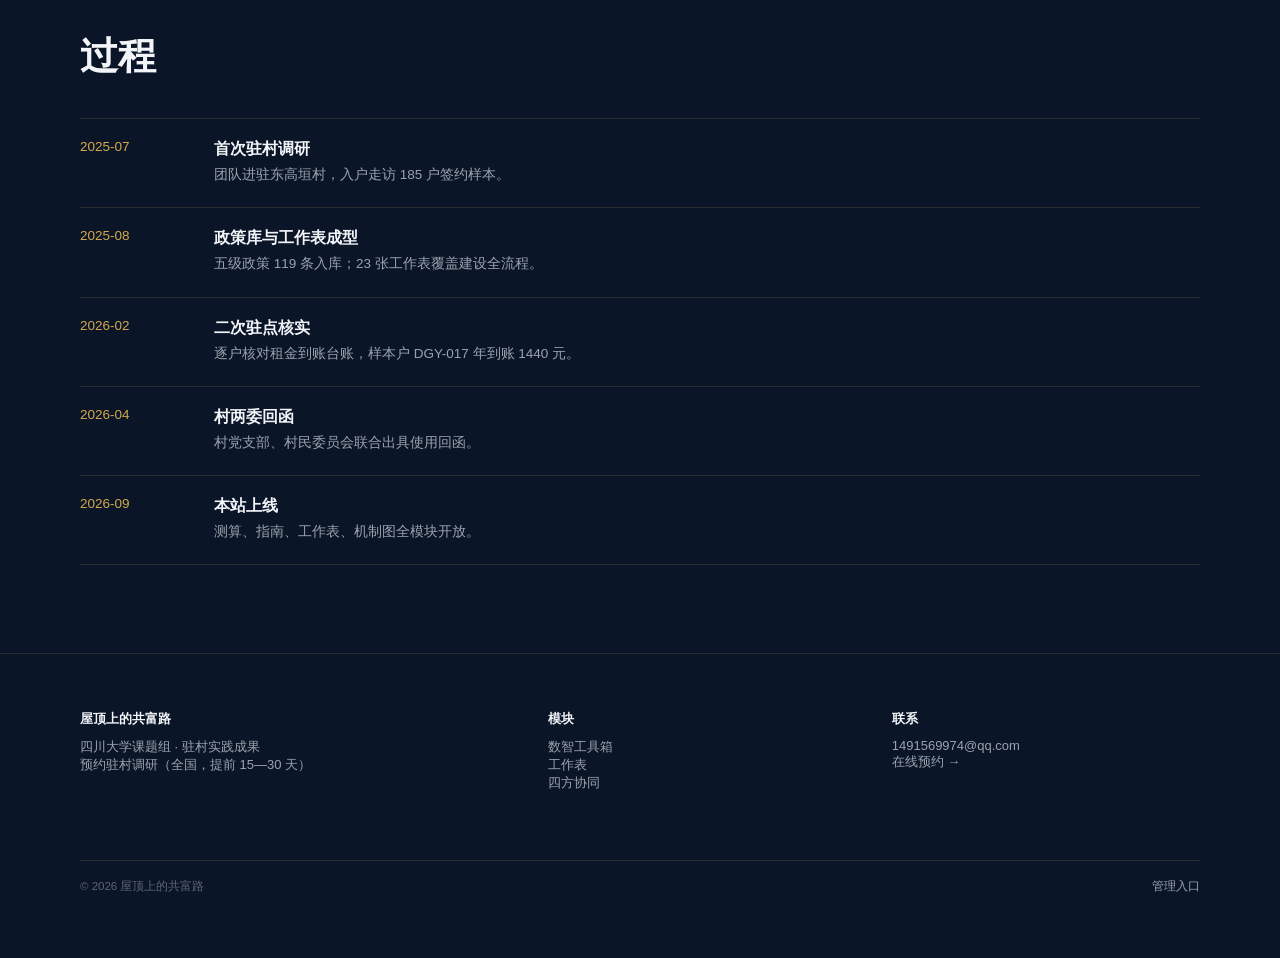
==== commit 433d4435: "首页舞台按钮放大；政策区分页+高亮+「问这条政策」联动答疑；健康评级升级 SVG 仪表盘（指针动画）；骗局识别等浅色残留并入舞台语言" ====
--- a/index.html
+++ b/index.html
@@ -34,21 +34,21 @@
 #spec .brand{font-size:11px;letter-spacing:.24em;text-transform:uppercase}
 #spec .lines{margin-top:6px;font-size:12px;line-height:1.8;color:var(--sub);letter-spacing:.06em}
 #spec .lines b{color:var(--fg);font-weight:600}
-#ui{position:absolute;left:28px;bottom:22px;color:var(--panel-fg);font-size:13.5px;z-index:6;
+#ui{position:absolute;left:28px;bottom:22px;color:var(--panel-fg);font-size:15px;z-index:6;
   background:var(--panel-bg);border:1px solid var(--panel-bd);padding:14px 18px;border-radius:6px;
   backdrop-filter:blur(8px);opacity:0;pointer-events:none;transition:opacity .9s;max-width:400px}
 .stage:hover #ui, body.pinui #ui{opacity:1;pointer-events:auto}
 .stage.idle #ui{opacity:0;pointer-events:none}
-#ui .note{font-size:13.5px;line-height:1.8;color:var(--panel-fg);min-height:22px}
+#ui .note{font-size:15px;line-height:1.8;color:var(--panel-fg);min-height:24px}
 #ui .note b{color:var(--gold);font-weight:600}
-#ui .shots{margin-top:12px;display:flex;flex-wrap:wrap;gap:6px}
-#ui button{min-height:36px;margin:0;cursor:pointer;background:var(--btn-bg);color:var(--btn-fg);border:0;padding:0 16px;font-size:13px;letter-spacing:.06em;border-radius:3px;font-family:inherit}
+#ui .shots{margin-top:14px;display:flex;flex-wrap:wrap;gap:8px}
+#ui button{min-height:44px;margin:0;cursor:pointer;background:var(--btn-bg);color:var(--btn-fg);border:0;padding:0 20px;font-size:15px;letter-spacing:.06em;border-radius:3px;font-family:inherit}
 #ui button.cur{background:var(--gold);color:#23180a}
-#ui label{display:block;margin-top:12px;color:#7d8692;font-size:12px;letter-spacing:.05em}
+#ui label{display:block;margin-top:14px;color:#7d8692;font-size:13px;letter-spacing:.05em}
 #ui label button{margin-left:6px}
 #ui input[type=range]{width:180px;accent-color:var(--gold);vertical-align:middle}
-#ui .tl{display:inline-block;min-width:42px;color:var(--sub);font-size:12.5px}
-#ui .links{margin-top:12px;padding-top:10px;border-top:1px solid var(--panel-bd);font-size:13px}
+#ui .tl{display:inline-block;min-width:48px;color:var(--sub);font-size:14px}
+#ui .links{margin-top:14px;padding-top:12px;border-top:1px solid var(--panel-bd);font-size:14px}
 #ui .links a{color:var(--sub);text-decoration:none;margin-right:16px;letter-spacing:.03em}
 #ui .links a:hover{color:var(--fg)}
 #cc{position:absolute;right:28px;bottom:20px;color:var(--cc);font-size:11px;letter-spacing:.04em;text-align:right;pointer-events:none;line-height:1.7;z-index:5}
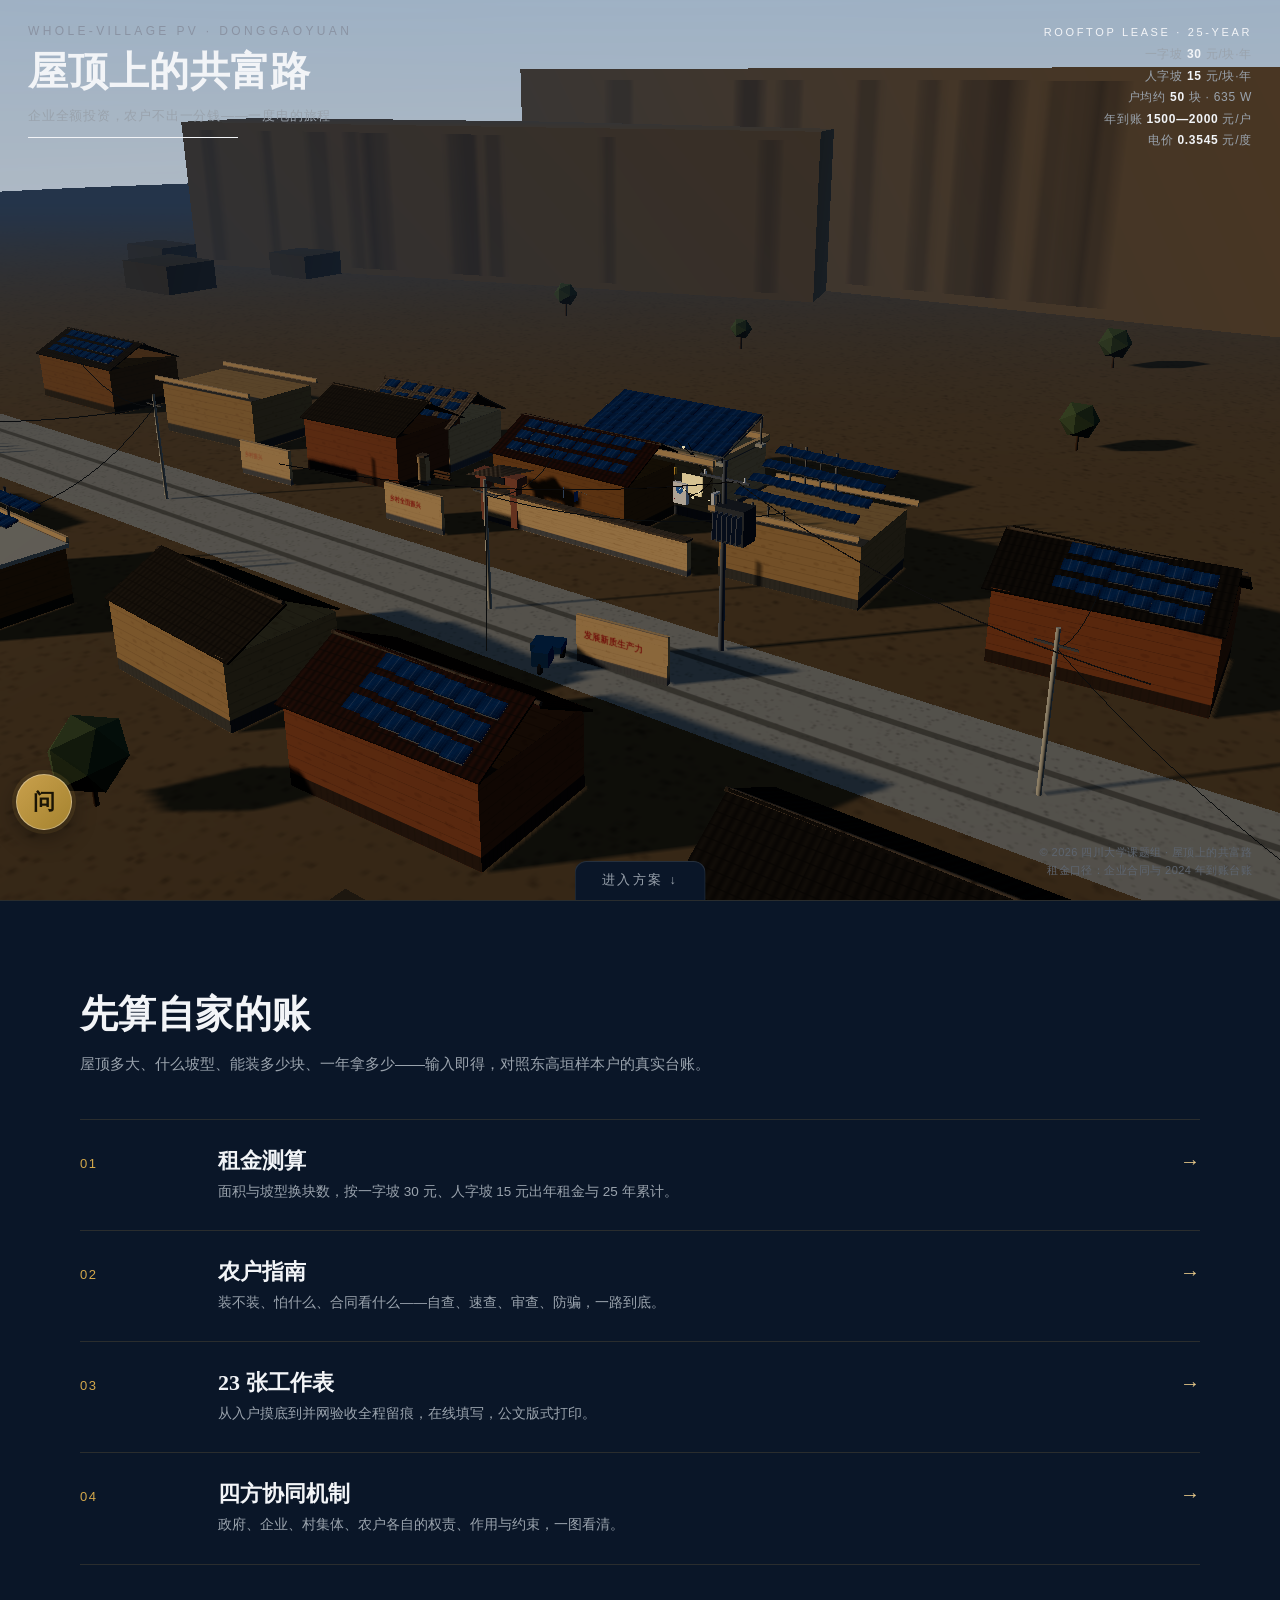
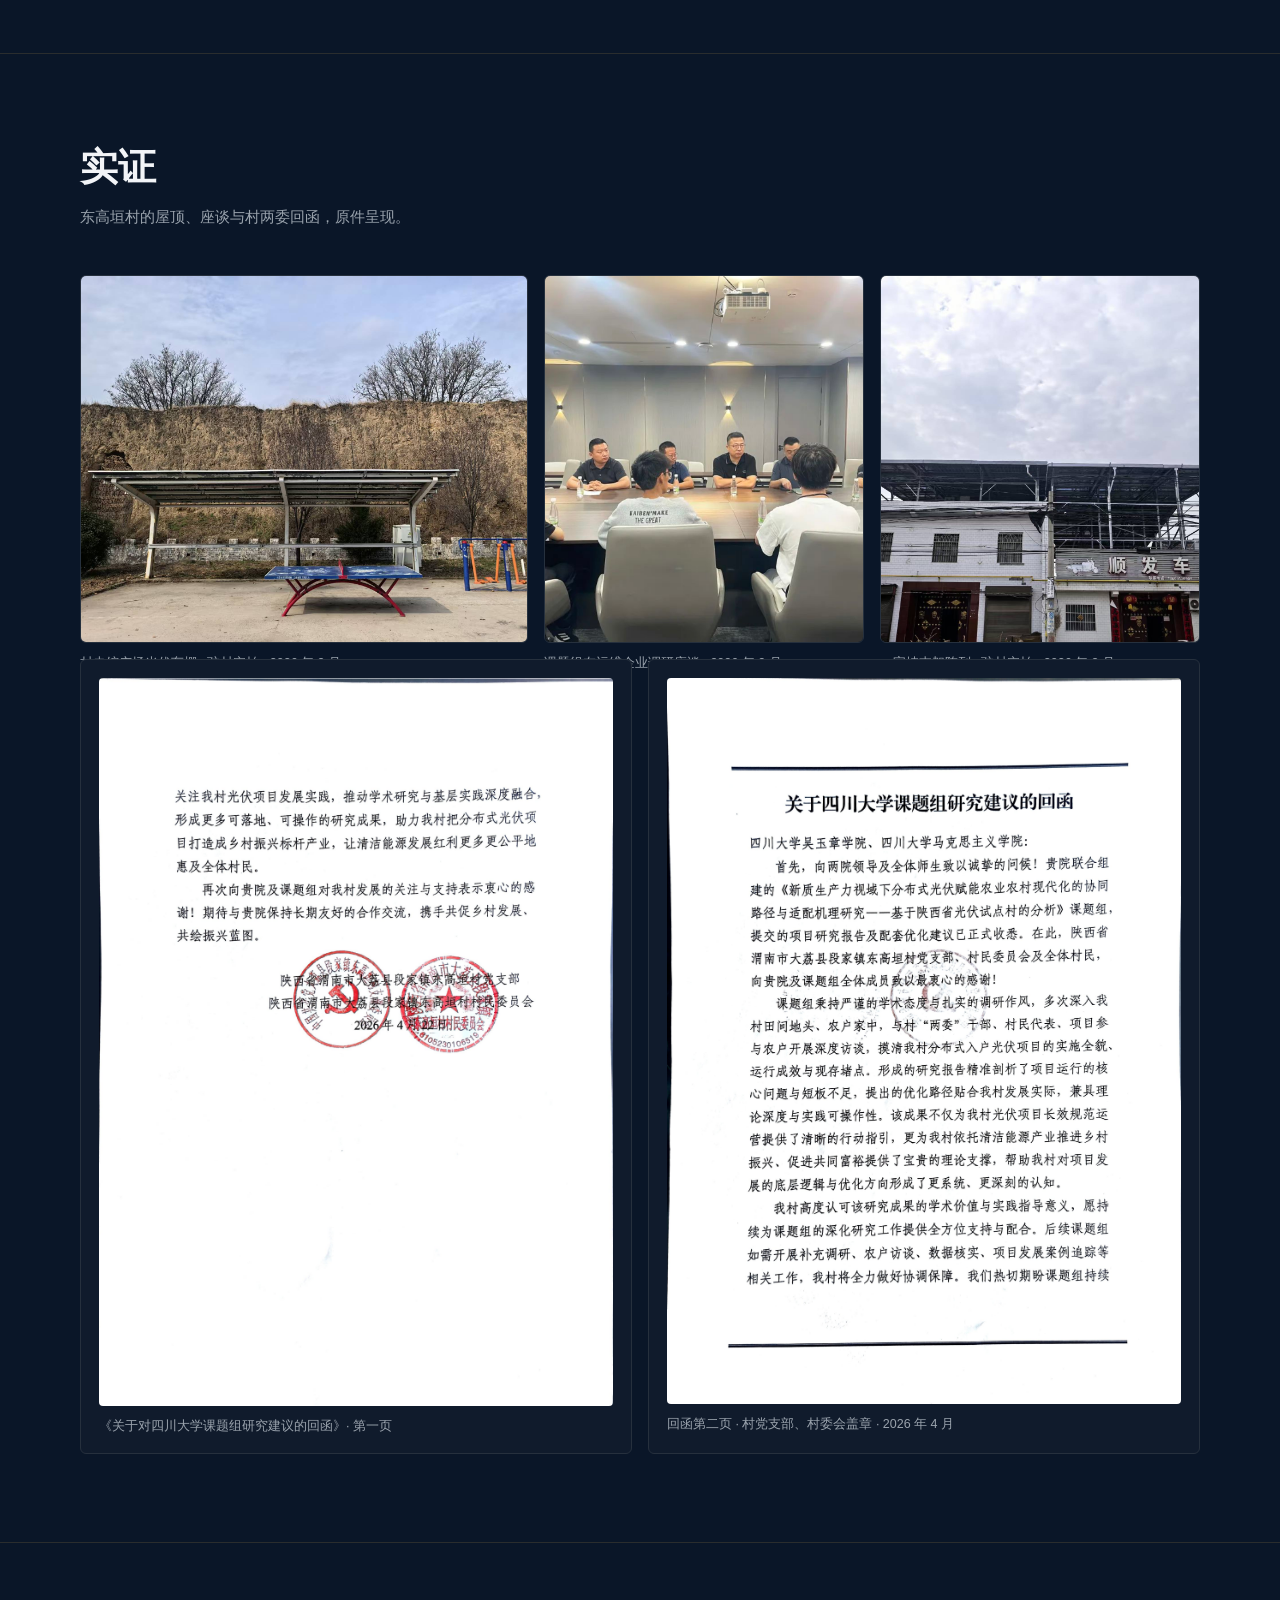
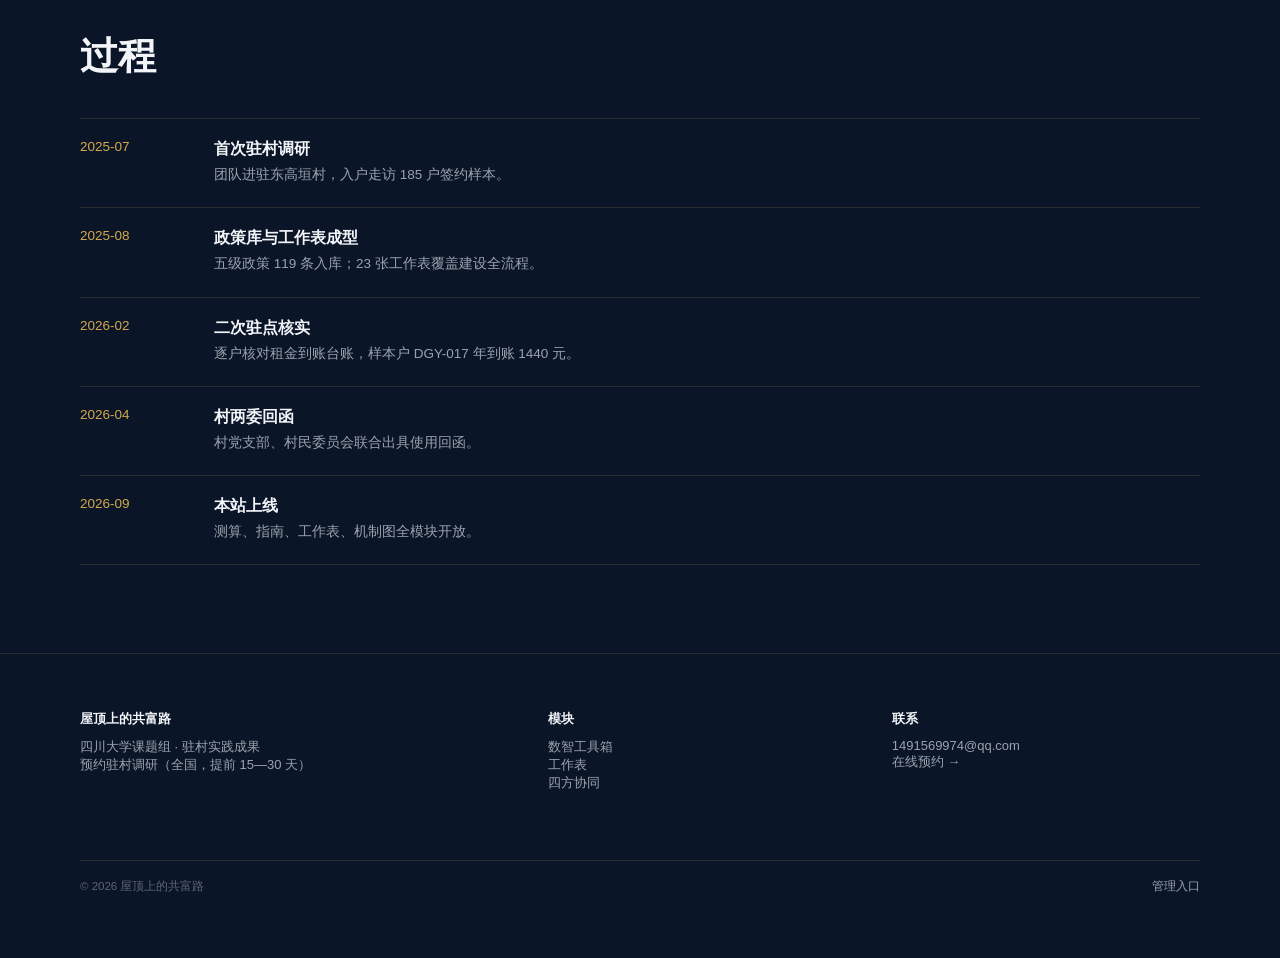
==== commit 56490bbc: "首页舞台：按钮金色描边醒目化+新增「钉住面板」；3D 电表加脉冲闪烁 LED；渲染降载（关 MSAA、阴影图 1024→768、高性能 GPU 偏好）" ====
--- a/index.html
+++ b/index.html
@@ -42,7 +42,9 @@
 #ui .note{font-size:15px;line-height:1.8;color:var(--panel-fg);min-height:24px}
 #ui .note b{color:var(--gold);font-weight:600}
 #ui .shots{margin-top:14px;display:flex;flex-wrap:wrap;gap:8px}
-#ui button{min-height:44px;margin:0;cursor:pointer;background:var(--btn-bg);color:var(--btn-fg);border:0;padding:0 20px;font-size:15px;letter-spacing:.06em;border-radius:3px;font-family:inherit}
+#ui button{min-height:44px;margin:0;cursor:pointer;background:rgba(232,201,138,.08);color:var(--gold);border:1px solid var(--gold-deep);padding:0 20px;font-size:15px;letter-spacing:.06em;border-radius:3px;font-family:inherit;transition:background .2s,color .2s,border-color .2s}
+#ui button:hover{background:rgba(232,201,138,.18)}
+#ui button.cur{background:var(--gold);color:#23180a;border-color:var(--gold);font-weight:700}
 #ui button.cur{background:var(--gold);color:#23180a}
 #ui label{display:block;margin-top:14px;color:#7d8692;font-size:13px;letter-spacing:.05em}
 #ui label button{margin-left:6px}
@@ -144,6 +146,7 @@
     <label>日照 <input type="range" id="timeSlider" min="0" max="100" value="35"> <span class="tl" id="timeLabel">14:18</span></label>
     <div class="links">
       <a href="tools.html">算一算我家屋顶 →</a><a href="forms.html">23 张工作表 →</a><a href="farmer.html">农户指南 →</a><a href="cases.html">东高垣实证 →</a>
+      <button id="pinBtn" style="margin-left:2px">钉住面板</button>
     </div>
   </div>
 
@@ -292,11 +295,20 @@
   stage.classList.remove("idle");
   clearTimeout(idleTimer);
   idleTimer = setTimeout(() => stage.classList.add("idle"), 4000);
+    if (document.body.classList.contains("pinui")) stage.classList.remove("idle");
 }
 ["mousemove", "pointerdown", "wheel", "keydown"].forEach(ev => addEventListener(ev, poke, { passive: true }));
 poke();
 setTimeout(() => document.getElementById("hint").classList.add("off"), 9000);
 addEventListener("pointerdown", () => document.getElementById("hint").classList.add("off"), { once: true });
+
+document.getElementById("pinBtn").addEventListener("click", function () {
+  document.body.classList.toggle("pinui");
+  const on = document.body.classList.contains("pinui");
+  this.textContent = on ? "取消钉住" : "钉住面板";
+  this.classList.toggle("cur", on);
+  if (on) stage.classList.remove("idle");
+});
 </script>
 </body>
 </html>
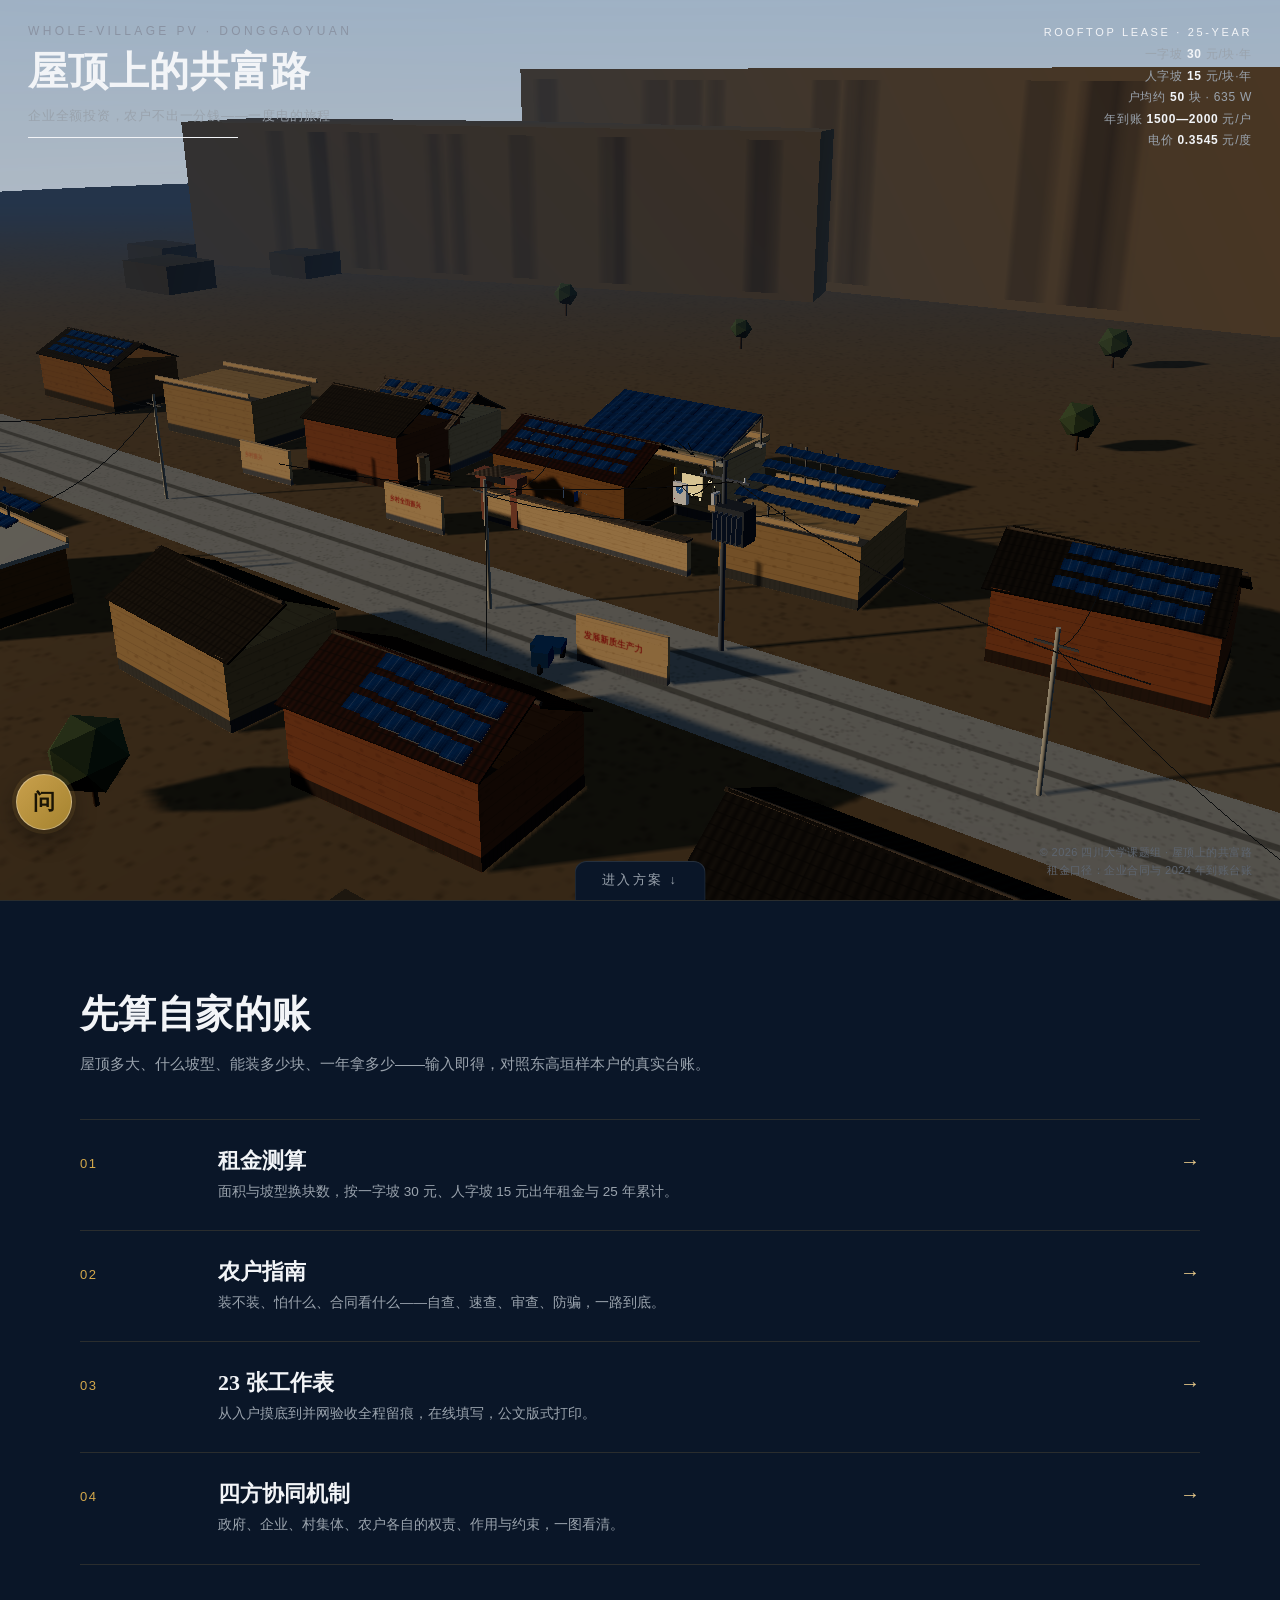
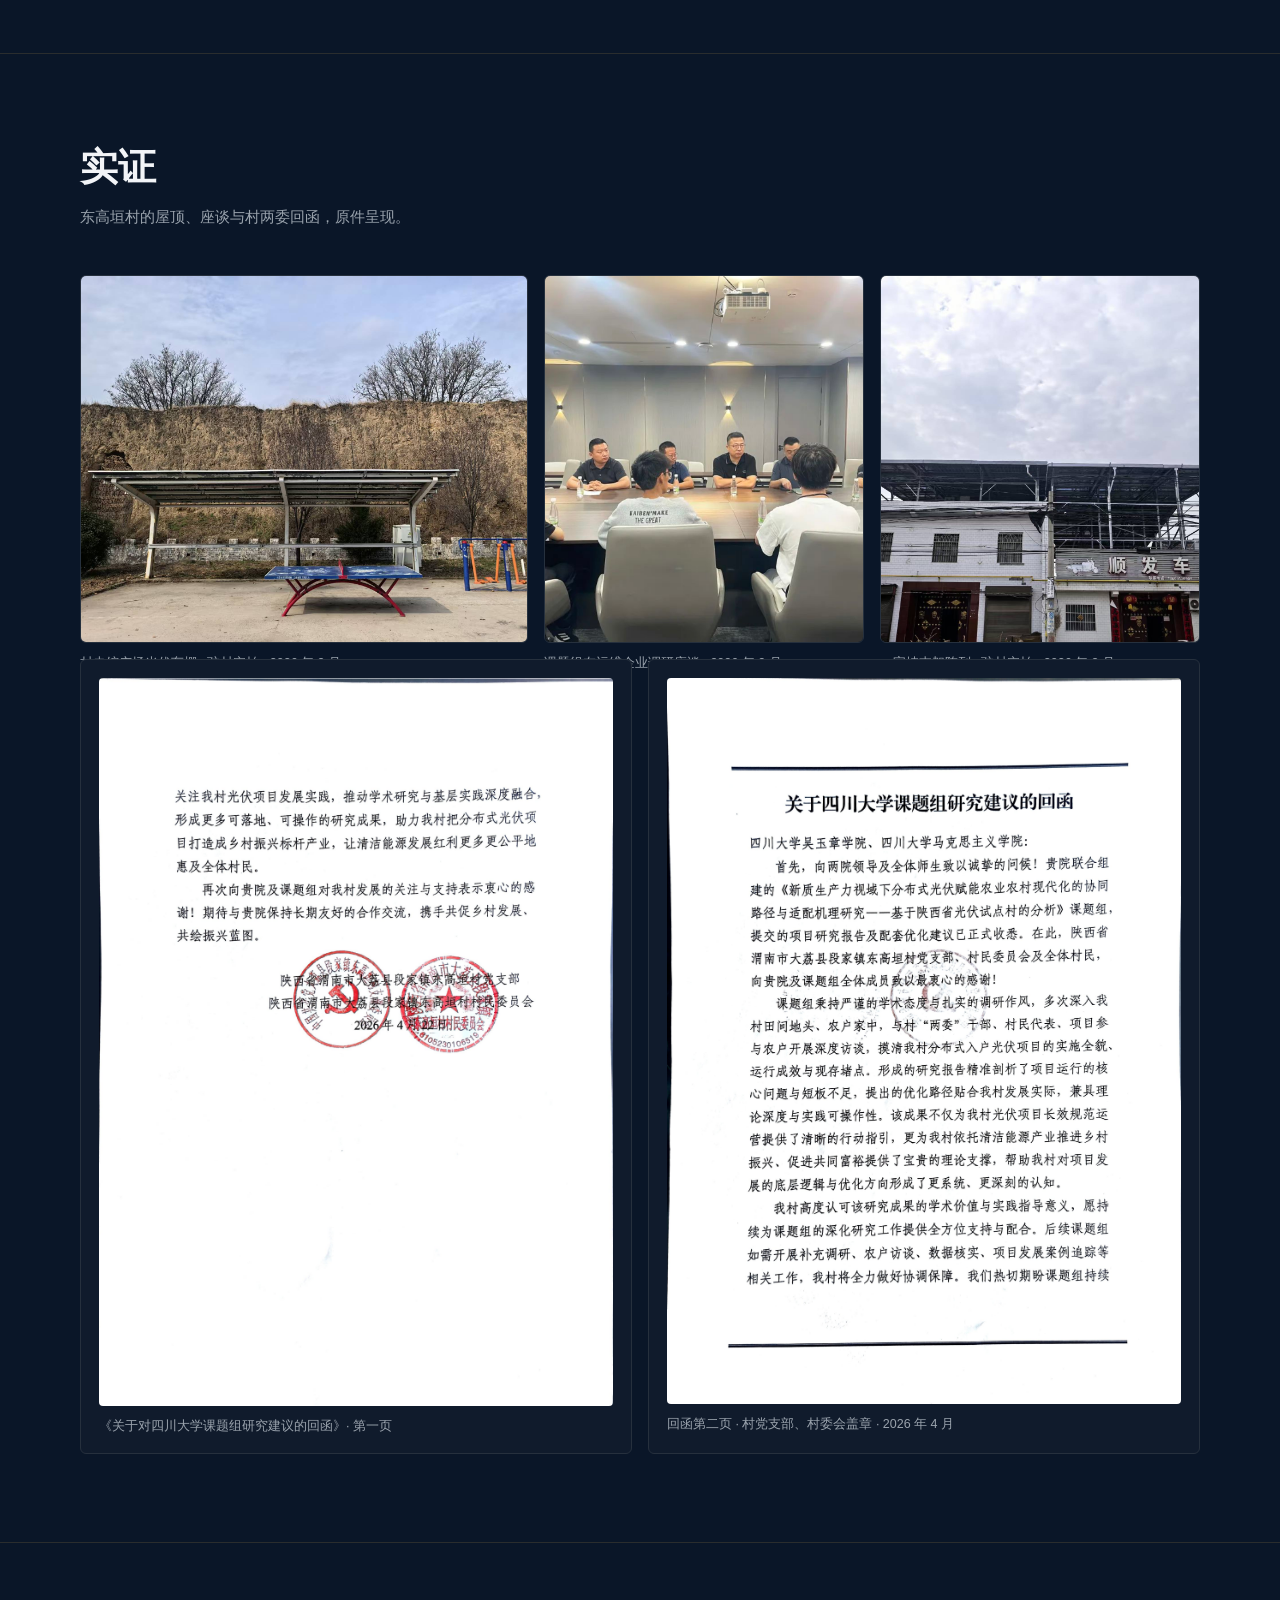
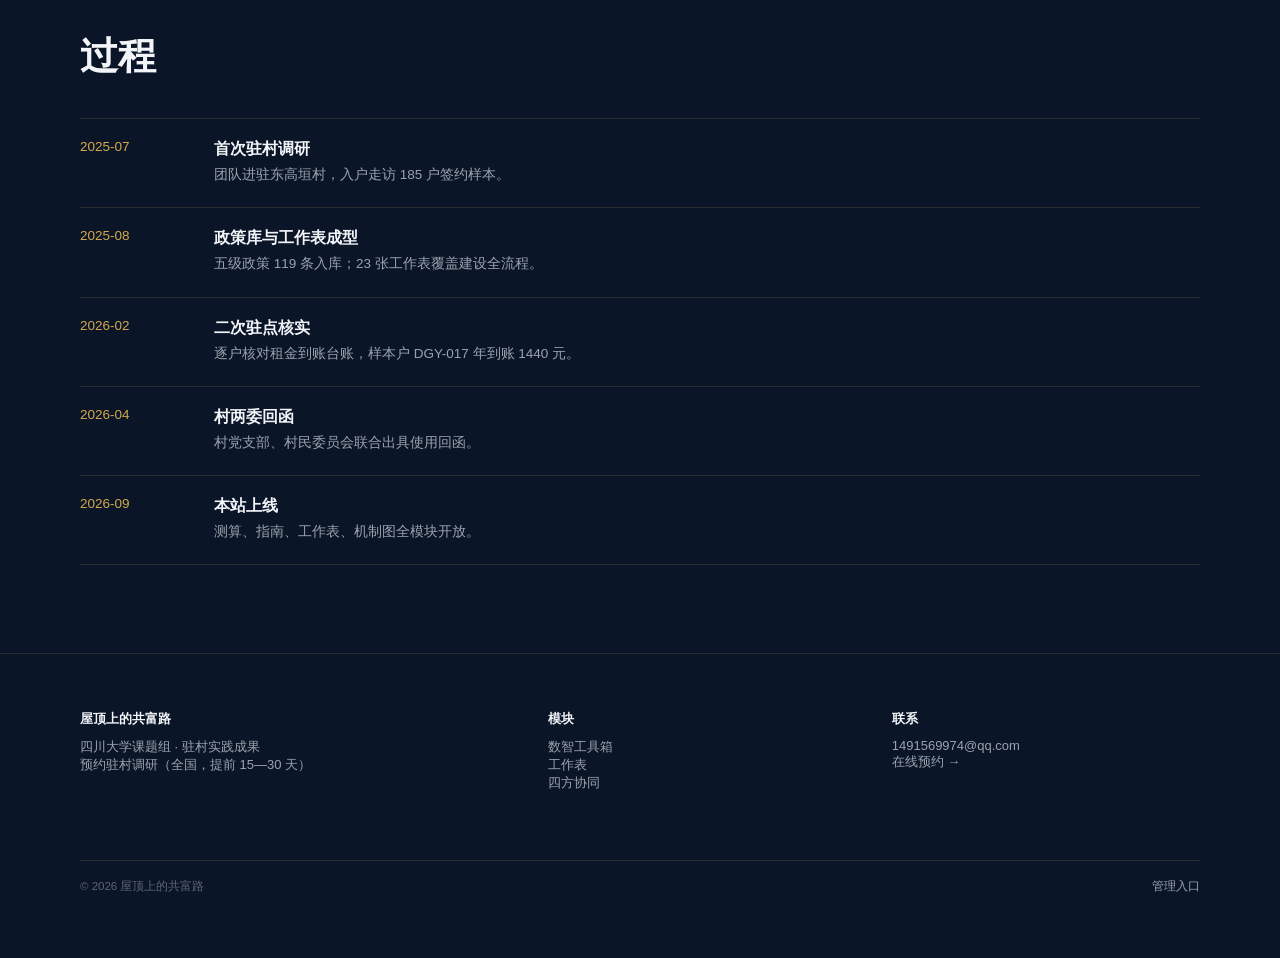
==== commit 2ed294d2: "首页静态资源加版本号防缓存" ====
--- a/index.html
+++ b/index.html
@@ -211,12 +211,12 @@
   <div class="base" style="grid-column:1/-1;width:100%"><span>© 2026 屋顶上的共富路</span><span><a href="account.html">管理入口</a></span></div>
 </div></footer>
 
-<script src="assets/js/config.js"></script>
-<script src="assets/js/faq.js"></script>
-<script src="assets/js/api.js"></script>
-<script src="assets/js/chat.js"></script>
+<script src="assets/js/config.js?v=20261021b"></script>
+<script src="assets/js/faq.js?v=20261021b"></script>
+<script src="assets/js/api.js?v=20261021b"></script>
+<script src="assets/js/chat.js?v=20261021b"></script>
 <script type="module">
-import { createVillage } from "./assets/js/scene3d.js";
+import { createVillage } from "./assets/js/scene3d.js?v=20261021b";
 
 const SHOTS = [
   { label: "阳光", txt: "渭北旱塬，年日照约 <b>1350 小时</b>。收益从这里开始。", pos: [40, 26, 56], look: [0, 4, 0] },
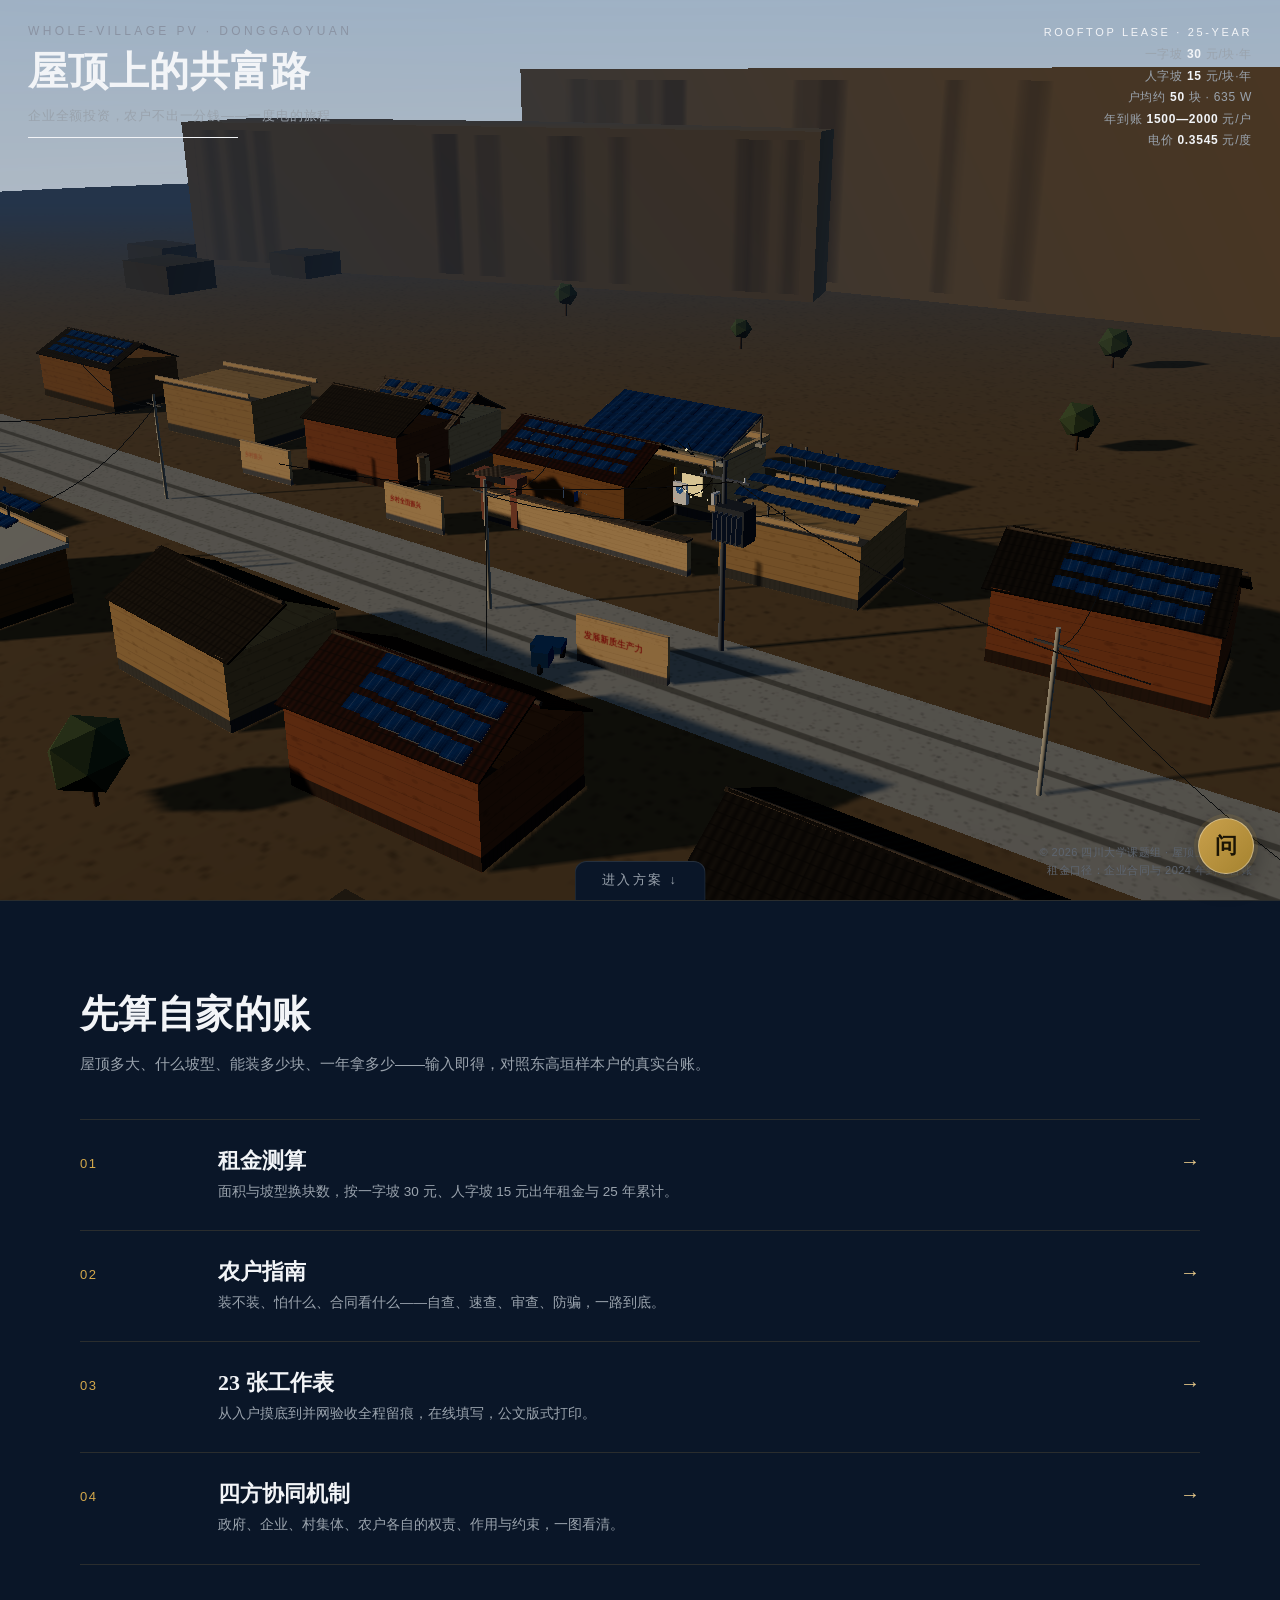
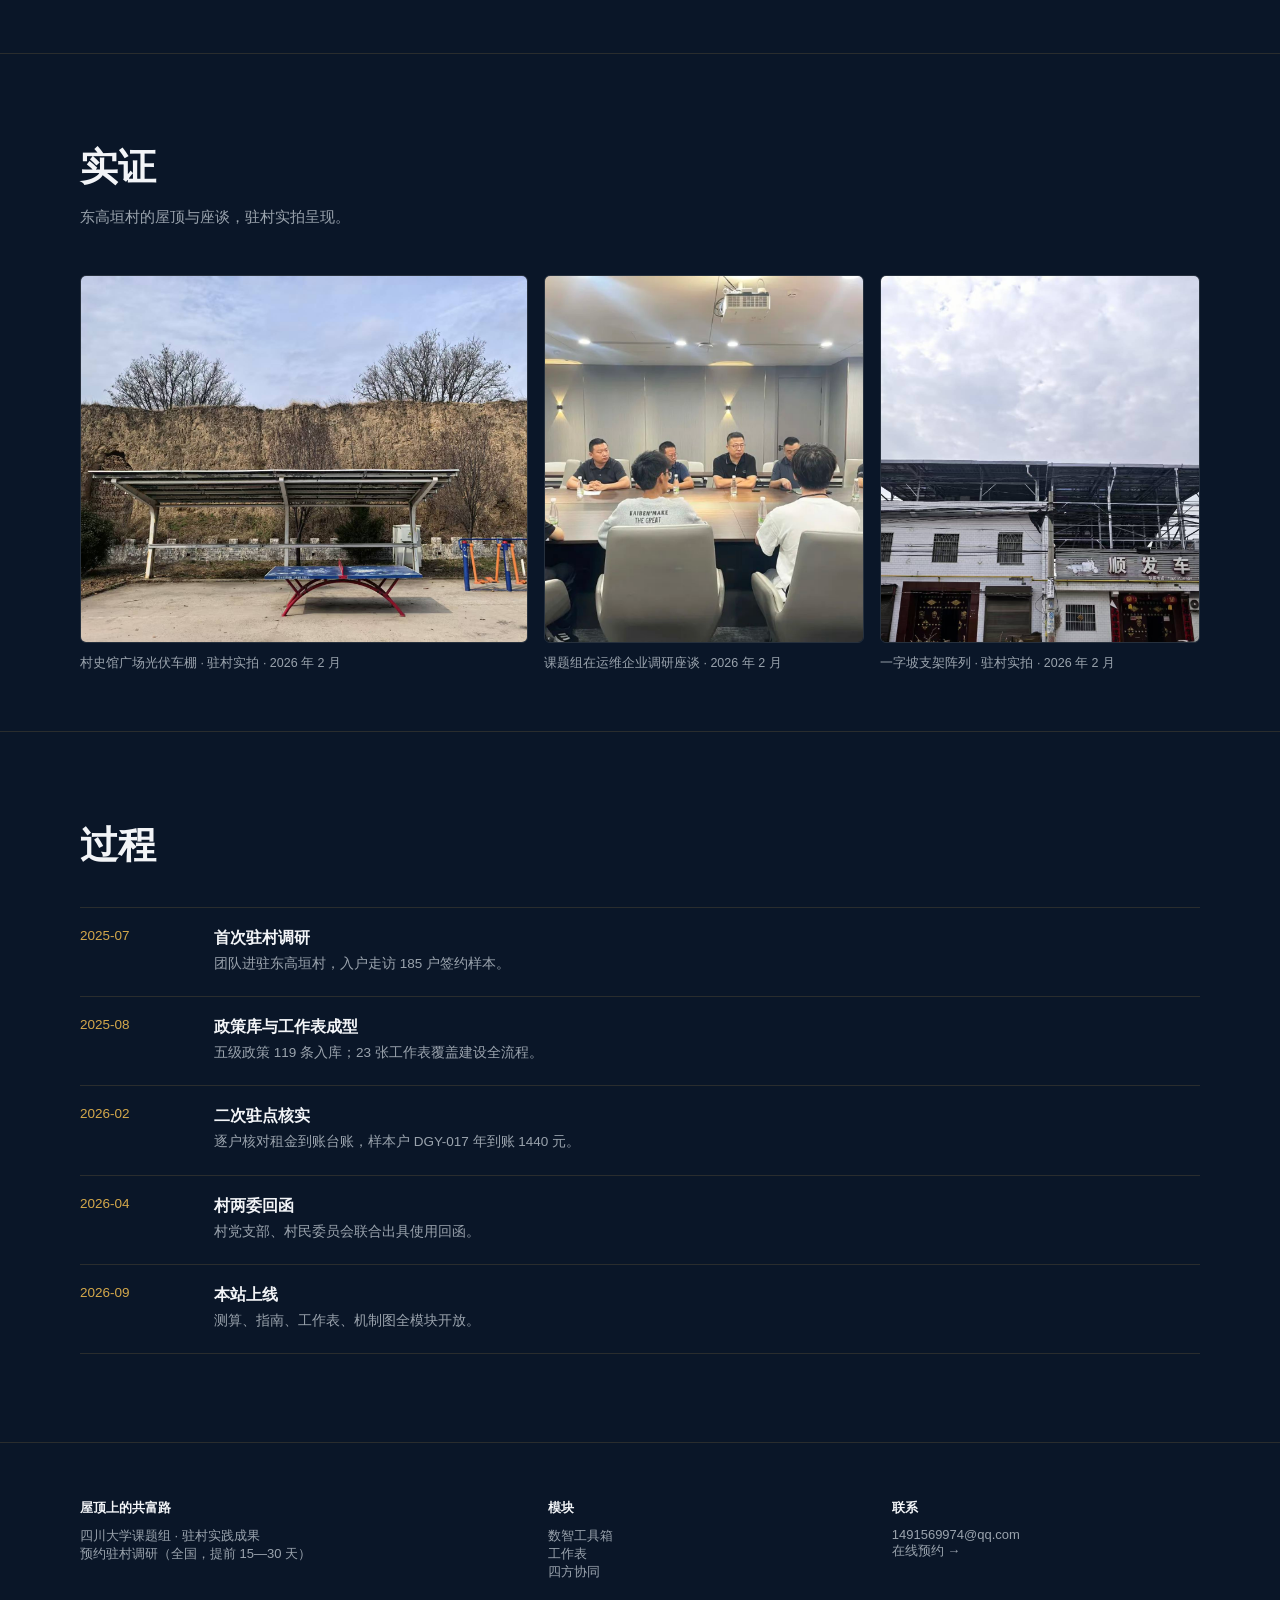
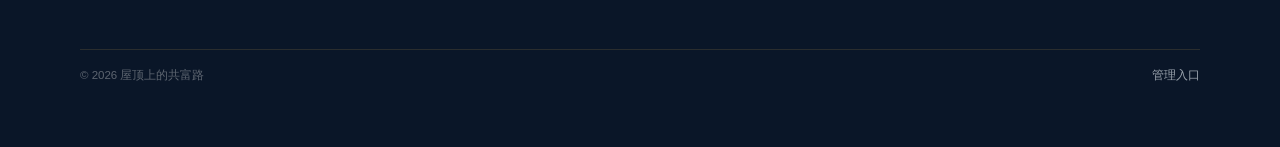
==== commit 5e4a2582: "首页面板拉宽至 600px、镜头按钮加粗加大凸显；撤下回函原件照片（保留驻村实拍）；答疑球移至右下避让面板" ====
--- a/index.html
+++ b/index.html
@@ -36,15 +36,15 @@
 #spec .lines b{color:var(--fg);font-weight:600}
 #ui{position:absolute;left:28px;bottom:22px;color:var(--panel-fg);font-size:15px;z-index:6;
   background:var(--panel-bg);border:1px solid var(--panel-bd);padding:14px 18px;border-radius:6px;
-  backdrop-filter:blur(8px);opacity:0;pointer-events:none;transition:opacity .9s;max-width:400px}
+  backdrop-filter:blur(8px);opacity:0;pointer-events:none;transition:opacity .9s;max-width:600px}
 .stage:hover #ui, body.pinui #ui{opacity:1;pointer-events:auto}
 .stage.idle #ui{opacity:0;pointer-events:none}
 #ui .note{font-size:15px;line-height:1.8;color:var(--panel-fg);min-height:24px}
 #ui .note b{color:var(--gold);font-weight:600}
 #ui .shots{margin-top:14px;display:flex;flex-wrap:wrap;gap:8px}
-#ui button{min-height:44px;margin:0;cursor:pointer;background:rgba(232,201,138,.08);color:var(--gold);border:1px solid var(--gold-deep);padding:0 20px;font-size:15px;letter-spacing:.06em;border-radius:3px;font-family:inherit;transition:background .2s,color .2s,border-color .2s}
-#ui button:hover{background:rgba(232,201,138,.18)}
-#ui button.cur{background:var(--gold);color:#23180a;border-color:var(--gold);font-weight:700}
+#ui button{min-height:52px;margin:0;cursor:pointer;background:rgba(232,201,138,.12);color:var(--gold);border:1.5px solid var(--gold-deep);padding:0 26px;font-size:17px;font-weight:600;letter-spacing:.08em;border-radius:4px;font-family:inherit;transition:background .2s,color .2s,border-color .2s}
+#ui button:hover{background:rgba(232,201,138,.24);box-shadow:0 0 18px rgba(232,201,138,.28)}
+#ui button.cur{background:var(--gold);color:#23180a;border-color:var(--gold);font-weight:700;box-shadow:0 0 22px rgba(232,201,138,.4)}
 #ui button.cur{background:var(--gold);color:#23180a}
 #ui label{display:block;margin-top:14px;color:#7d8692;font-size:13px;letter-spacing:.05em}
 #ui label button{margin-left:6px}
@@ -63,7 +63,7 @@
   font-size:12.5px;letter-spacing:.2em;text-decoration:none;background:var(--bg);border:1px solid var(--panel-bd);
   border-bottom:0;padding:10px 26px 12px;border-radius:12px 12px 0 0}
 .scrollcue:hover{color:var(--gold)}
-.mgc-fab,.pvc-fab{right:26px !important;bottom:70px !important}
+.mgc-fab,.pvc-fab{left:auto !important;right:26px !important;bottom:26px !important}
 @media(max-width:760px){
   #title h1{font-size:24px}
   #spec{display:none}
@@ -171,15 +171,11 @@
 
   <section class="sec"><div class="wrap">
     <h2>实证</h2>
-    <p class="sub">东高垣村的屋顶、座谈与村两委回函，原件呈现。</p>
+    <p class="sub">东高垣村的屋顶与座谈，驻村实拍呈现。</p>
     <div class="proof-grid">
       <figure><img src="assets/img/case-4.jpg" alt="村史馆广场光伏车棚"><figcaption>村史馆广场光伏车棚 · 驻村实拍 · 2026 年 2 月</figcaption></figure>
       <figure><img src="assets/img/talk-company.png" alt="课题组在企业调研座谈"><figcaption>课题组在运维企业调研座谈 · 2026 年 2 月</figcaption></figure>
       <figure><img src="assets/img/case-1.jpg" alt="一字坡支架阵列"><figcaption>一字坡支架阵列 · 驻村实拍 · 2026 年 2 月</figcaption></figure>
-    </div>
-    <div class="letters">
-      <figure><img src="assets/img/huifu-1.png" alt="村两委回函第一页"><figcaption>《关于对四川大学课题组研究建议的回函》· 第一页</figcaption></figure>
-      <figure><img src="assets/img/huifu-2.png" alt="村两委回函第二页"><figcaption>回函第二页 · 村党支部、村委会盖章 · 2026 年 4 月</figcaption></figure>
     </div>
   </div></section>
 
@@ -211,12 +207,12 @@
   <div class="base" style="grid-column:1/-1;width:100%"><span>© 2026 屋顶上的共富路</span><span><a href="account.html">管理入口</a></span></div>
 </div></footer>
 
-<script src="assets/js/config.js?v=20261021b"></script>
-<script src="assets/js/faq.js?v=20261021b"></script>
-<script src="assets/js/api.js?v=20261021b"></script>
-<script src="assets/js/chat.js?v=20261021b"></script>
+<script src="assets/js/config.js?v=20261021c"></script>
+<script src="assets/js/faq.js?v=20261021c"></script>
+<script src="assets/js/api.js?v=20261021c"></script>
+<script src="assets/js/chat.js?v=20261021c"></script>
 <script type="module">
-import { createVillage } from "./assets/js/scene3d.js?v=20261021b";
+import { createVillage } from "./assets/js/scene3d.js?v=20261021c";
 
 const SHOTS = [
   { label: "阳光", txt: "渭北旱塬，年日照约 <b>1350 小时</b>。收益从这里开始。", pos: [40, 26, 56], look: [0, 4, 0] },
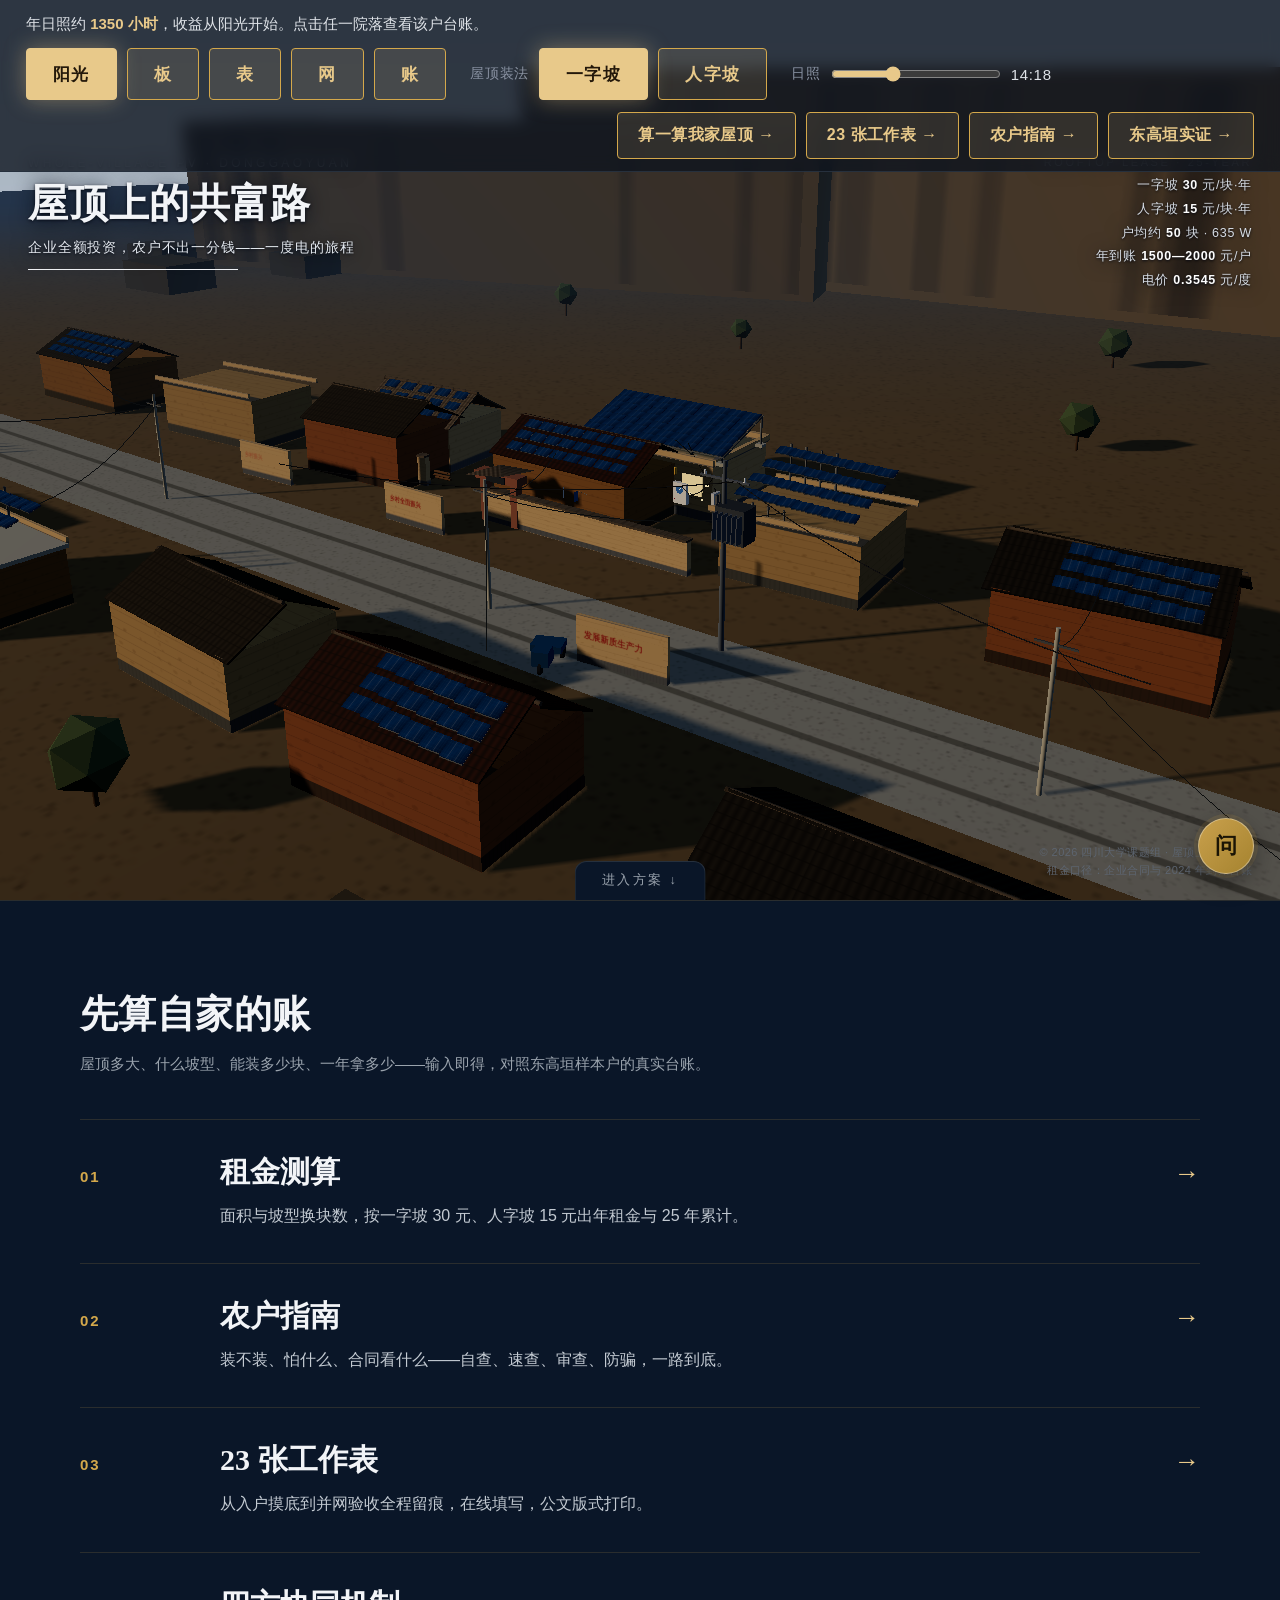
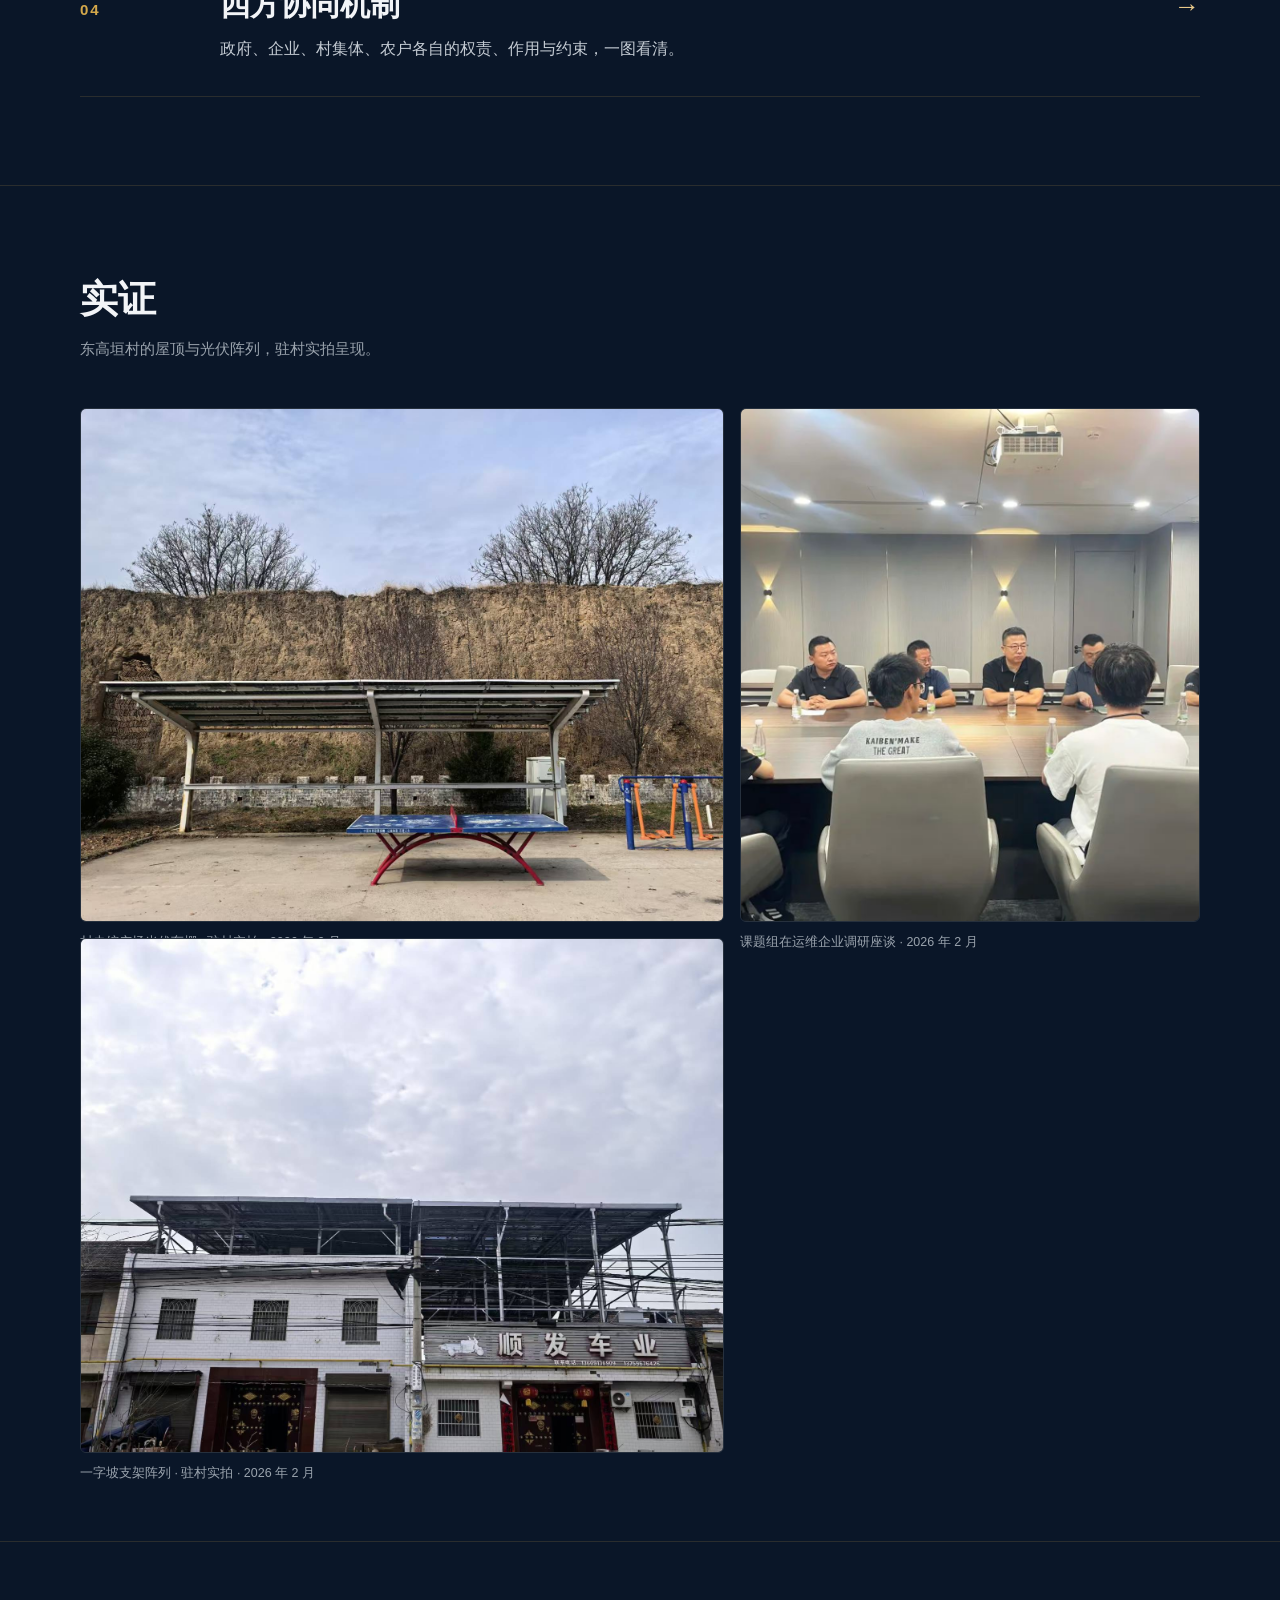
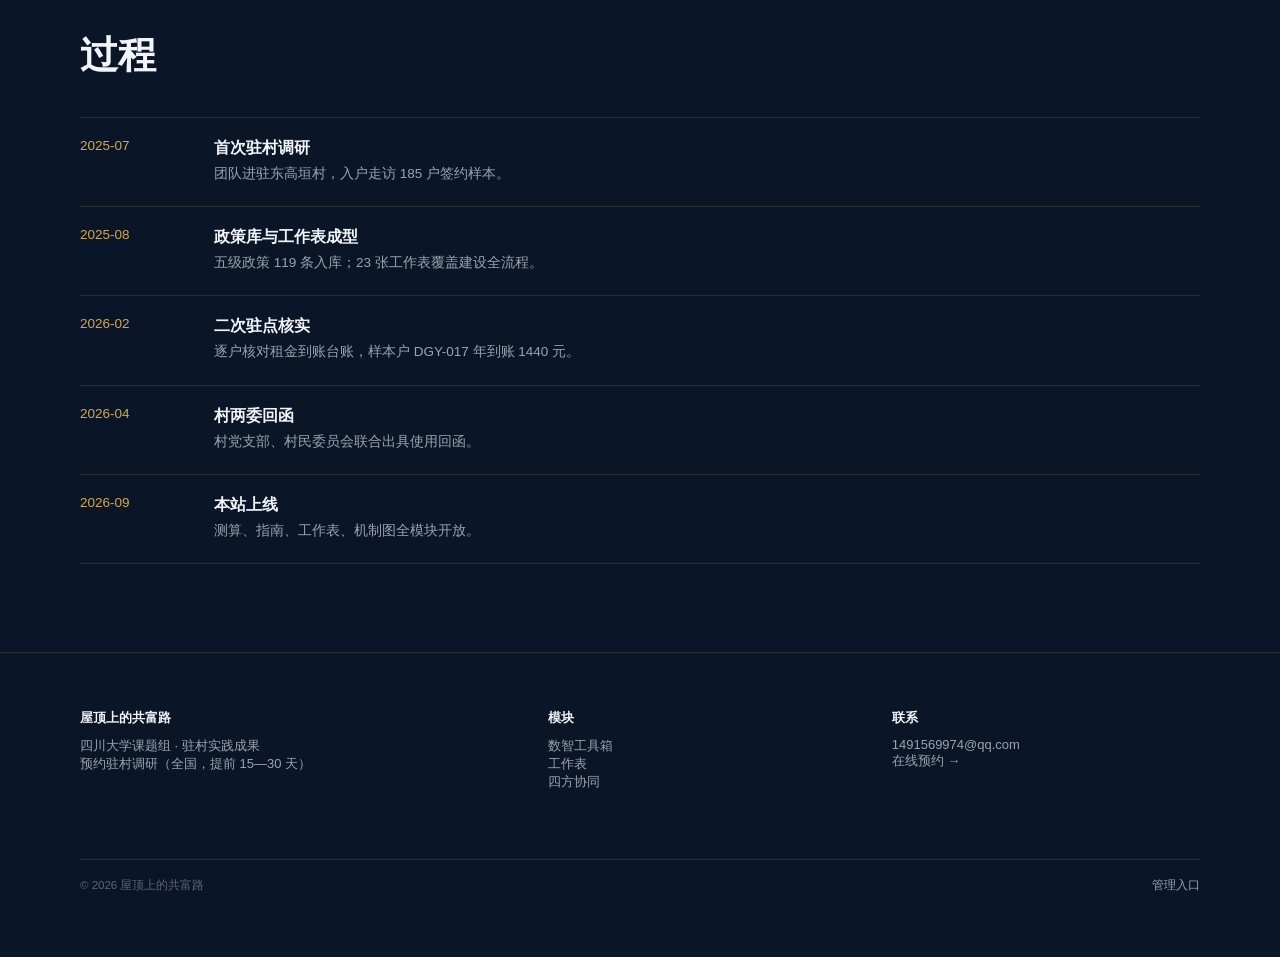
==== commit 2e6bc46e: "首页舞台控制条改顶部通栏常驻导航（镜头/装法/日照/入口链一体）；带箭头入口放大为金色大按钮；标题与铭牌加深色衬底文字阴影；撤下座谈真人照片；入口行字级放大提亮" ====
--- a/index.html
+++ b/index.html
@@ -25,34 +25,34 @@
 #gl{position:absolute;inset:0;width:100%;height:100%;cursor:grab}
 #gl:active{cursor:grabbing}
 #wires{position:absolute;inset:0;width:100%;height:100%;pointer-events:none;z-index:2}
-#title{position:absolute;left:28px;top:24px;color:var(--fg);pointer-events:none;z-index:5}
-#title .kicker{font-size:12px;letter-spacing:.28em;color:var(--kick);text-transform:uppercase}
+#title{position:absolute;left:28px;top:156px;color:var(--fg);pointer-events:none;z-index:5;
+  text-shadow:0 1px 3px rgba(6,12,22,.95),0 2px 20px rgba(6,12,22,.85)}
+#title .kicker{font-size:12px;letter-spacing:.28em;color:#C9D2DC;text-transform:uppercase}
 #title h1{margin:6px 0 8px;font-family:var(--serif);font-weight:600;font-size:clamp(28px,3.4vw,40px);letter-spacing:.01em}
-#title .sub{font-size:13px;color:var(--sub);letter-spacing:.06em}
+#title .sub{font-size:14px;color:#E4E9EF;letter-spacing:.06em}
 #title .rule{width:210px;border-top:1px solid var(--fg);margin-top:12px}
-#spec{position:absolute;right:28px;top:26px;text-align:right;color:var(--fg);pointer-events:none;z-index:5}
-#spec .brand{font-size:11px;letter-spacing:.24em;text-transform:uppercase}
-#spec .lines{margin-top:6px;font-size:12px;line-height:1.8;color:var(--sub);letter-spacing:.06em}
-#spec .lines b{color:var(--fg);font-weight:600}
-#ui{position:absolute;left:28px;bottom:22px;color:var(--panel-fg);font-size:15px;z-index:6;
-  background:var(--panel-bg);border:1px solid var(--panel-bd);padding:14px 18px;border-radius:6px;
-  backdrop-filter:blur(8px);opacity:0;pointer-events:none;transition:opacity .9s;max-width:600px}
-.stage:hover #ui, body.pinui #ui{opacity:1;pointer-events:auto}
-.stage.idle #ui{opacity:0;pointer-events:none}
-#ui .note{font-size:15px;line-height:1.8;color:var(--panel-fg);min-height:24px}
+#spec{position:absolute;right:28px;top:156px;text-align:right;color:var(--fg);pointer-events:none;z-index:5;
+  text-shadow:0 1px 3px rgba(6,12,22,.95),0 2px 20px rgba(6,12,22,.85)}
+#spec .brand{font-size:11px;letter-spacing:.24em;text-transform:uppercase;color:#C9D2DC}
+#spec .lines{margin-top:6px;font-size:12.5px;line-height:1.9;color:#D8DEE6;letter-spacing:.06em}
+#spec .lines b{color:#fff;font-weight:600}
+#ui{position:absolute;top:0;left:0;right:0;bottom:auto;width:100%;max-width:none;color:var(--panel-fg);font-size:15px;z-index:6;
+  background:var(--panel-bg);border:0;border-bottom:1px solid var(--panel-bd);border-radius:0;padding:12px 26px;
+  backdrop-filter:blur(8px);display:flex;align-items:center;flex-wrap:wrap;gap:12px 24px}
+#ui .note{flex:1 1 100%;font-size:15px;line-height:1.6;color:var(--panel-fg)}
 #ui .note b{color:var(--gold);font-weight:600}
-#ui .shots{margin-top:14px;display:flex;flex-wrap:wrap;gap:8px}
+#ui .shots{margin-top:0;display:flex;flex-wrap:wrap;gap:10px}
 #ui button{min-height:52px;margin:0;cursor:pointer;background:rgba(232,201,138,.12);color:var(--gold);border:1.5px solid var(--gold-deep);padding:0 26px;font-size:17px;font-weight:600;letter-spacing:.08em;border-radius:4px;font-family:inherit;transition:background .2s,color .2s,border-color .2s}
 #ui button:hover{background:rgba(232,201,138,.24);box-shadow:0 0 18px rgba(232,201,138,.28)}
 #ui button.cur{background:var(--gold);color:#23180a;border-color:var(--gold);font-weight:700;box-shadow:0 0 22px rgba(232,201,138,.4)}
 #ui button.cur{background:var(--gold);color:#23180a}
-#ui label{display:block;margin-top:14px;color:#7d8692;font-size:13px;letter-spacing:.05em}
-#ui label button{margin-left:6px}
-#ui input[type=range]{width:180px;accent-color:var(--gold);vertical-align:middle}
-#ui .tl{display:inline-block;min-width:48px;color:var(--sub);font-size:14px}
-#ui .links{margin-top:14px;padding-top:12px;border-top:1px solid var(--panel-bd);font-size:14px}
-#ui .links a{color:var(--sub);text-decoration:none;margin-right:16px;letter-spacing:.03em}
-#ui .links a:hover{color:var(--fg)}
+#ui label{display:flex;align-items:center;gap:10px;margin-top:0;color:#8A93A3;font-size:14px;letter-spacing:.05em}
+#ui input[type=range]{width:170px;accent-color:var(--gold);vertical-align:middle}
+#ui .tl{display:inline-block;min-width:50px;color:var(--panel-fg);font-size:15px}
+#ui .links{margin-top:0;margin-left:auto;padding-top:0;border-top:0;display:flex;align-items:center;flex-wrap:wrap;gap:10px}
+#ui .links a{color:var(--gold);text-decoration:none;letter-spacing:.03em;border:1.5px solid var(--gold-deep);
+  background:rgba(232,201,138,.12);border-radius:4px;padding:12px 20px;font-size:16px;font-weight:600;transition:background .2s,box-shadow .2s}
+#ui .links a:hover{background:rgba(232,201,138,.24);box-shadow:0 0 18px rgba(232,201,138,.28);color:var(--gold)}
 #cc{position:absolute;right:28px;bottom:20px;color:var(--cc);font-size:11px;letter-spacing:.04em;text-align:right;pointer-events:none;line-height:1.7;z-index:5}
 #loading{position:absolute;left:50%;top:46%;transform:translate(-50%,-50%);color:var(--kick);font-size:13px;letter-spacing:.2em;z-index:9}
 #hint{position:absolute;left:50%;bottom:26px;transform:translateX(-50%);z-index:7;color:var(--sub);
@@ -67,7 +67,8 @@
 @media(max-width:760px){
   #title h1{font-size:24px}
   #spec{display:none}
-  #ui{left:12px;right:12px;bottom:56px;max-width:none}
+  #ui{padding:10px 14px;gap:8px 12px;max-height:52vh;overflow:auto}
+  #title{top:auto;bottom:120px}
   .scrollcue{display:none}
 }
 
@@ -79,15 +80,15 @@
 .sec .sub{color:var(--sub);font-size:15px;margin-top:10px;max-width:44em;line-height:1.9}
 
 .gates{margin-top:40px;border-top:1px solid var(--line)}
-.gate{display:grid;grid-template-columns:110px 1fr auto;gap:8px 28px;align-items:baseline;padding:26px 0;border-bottom:1px solid var(--line);text-decoration:none;color:var(--fg)}
+.gate{display:grid;grid-template-columns:110px 1fr auto;gap:10px 30px;align-items:baseline;padding:32px 0;border-bottom:1px solid var(--line);text-decoration:none;color:var(--fg)}
 .gate:hover{background:rgba(212,168,75,.05)}
-.gate .no{font-size:13px;color:var(--gold-deep);letter-spacing:.12em}
-.gate .t{font-size:22px;font-weight:700;font-family:var(--serif)}
-.gate .d{font-size:13.5px;color:var(--sub);margin-top:4px;line-height:1.8}
-.gate .arr{font-size:20px;color:var(--gold)}
+.gate .no{font-size:15px;color:var(--gold-deep);letter-spacing:.12em;font-weight:700}
+.gate .t{font-size:clamp(24px,2.6vw,30px);font-weight:700;font-family:var(--serif)}
+.gate .d{font-size:16px;color:#C3CAD2;margin-top:8px;line-height:1.9}
+.gate .arr{font-size:26px;color:var(--gold)}
 @media(max-width:700px){.gate{grid-template-columns:1fr auto}.gate .no{display:none}}
 
-.proof-grid{margin-top:44px;display:grid;grid-template-columns:1.4fr 1fr 1fr;gap:16px}
+.proof-grid{margin-top:44px;display:grid;grid-template-columns:1.4fr 1fr;gap:16px}
 .proof-grid figure{margin:0}
 .proof-grid img{width:100%;height:100%;object-fit:cover;border-radius:6px;border:1px solid var(--panel-bd)}
 .proof-grid figcaption{margin-top:10px;font-size:12.5px;color:var(--sub);line-height:1.7}
@@ -146,7 +147,6 @@
     <label>日照 <input type="range" id="timeSlider" min="0" max="100" value="35"> <span class="tl" id="timeLabel">14:18</span></label>
     <div class="links">
       <a href="tools.html">算一算我家屋顶 →</a><a href="forms.html">23 张工作表 →</a><a href="farmer.html">农户指南 →</a><a href="cases.html">东高垣实证 →</a>
-      <button id="pinBtn" style="margin-left:2px">钉住面板</button>
     </div>
   </div>
 
@@ -171,7 +171,7 @@
 
   <section class="sec"><div class="wrap">
     <h2>实证</h2>
-    <p class="sub">东高垣村的屋顶与座谈，驻村实拍呈现。</p>
+    <p class="sub">东高垣村的屋顶与光伏阵列，驻村实拍呈现。</p>
     <div class="proof-grid">
       <figure><img src="assets/img/case-4.jpg" alt="村史馆广场光伏车棚"><figcaption>村史馆广场光伏车棚 · 驻村实拍 · 2026 年 2 月</figcaption></figure>
       <figure><img src="assets/img/talk-company.png" alt="课题组在企业调研座谈"><figcaption>课题组在运维企业调研座谈 · 2026 年 2 月</figcaption></figure>
@@ -207,12 +207,12 @@
   <div class="base" style="grid-column:1/-1;width:100%"><span>© 2026 屋顶上的共富路</span><span><a href="account.html">管理入口</a></span></div>
 </div></footer>
 
-<script src="assets/js/config.js?v=20261021c"></script>
-<script src="assets/js/faq.js?v=20261021c"></script>
-<script src="assets/js/api.js?v=20261021c"></script>
-<script src="assets/js/chat.js?v=20261021c"></script>
+<script src="assets/js/config.js?v=20261021d"></script>
+<script src="assets/js/faq.js?v=20261021d"></script>
+<script src="assets/js/api.js?v=20261021d"></script>
+<script src="assets/js/chat.js?v=20261021d"></script>
 <script type="module">
-import { createVillage } from "./assets/js/scene3d.js?v=20261021c";
+import { createVillage } from "./assets/js/scene3d.js?v=20261021d";
 
 const SHOTS = [
   { label: "阳光", txt: "渭北旱塬，年日照约 <b>1350 小时</b>。收益从这里开始。", pos: [40, 26, 56], look: [0, 4, 0] },
@@ -298,13 +298,6 @@
 setTimeout(() => document.getElementById("hint").classList.add("off"), 9000);
 addEventListener("pointerdown", () => document.getElementById("hint").classList.add("off"), { once: true });
 
-document.getElementById("pinBtn").addEventListener("click", function () {
-  document.body.classList.toggle("pinui");
-  const on = document.body.classList.contains("pinui");
-  this.textContent = on ? "取消钉住" : "钉住面板";
-  this.classList.toggle("cur", on);
-  if (on) stage.classList.remove("idle");
-});
 </script>
 </body>
 </html>
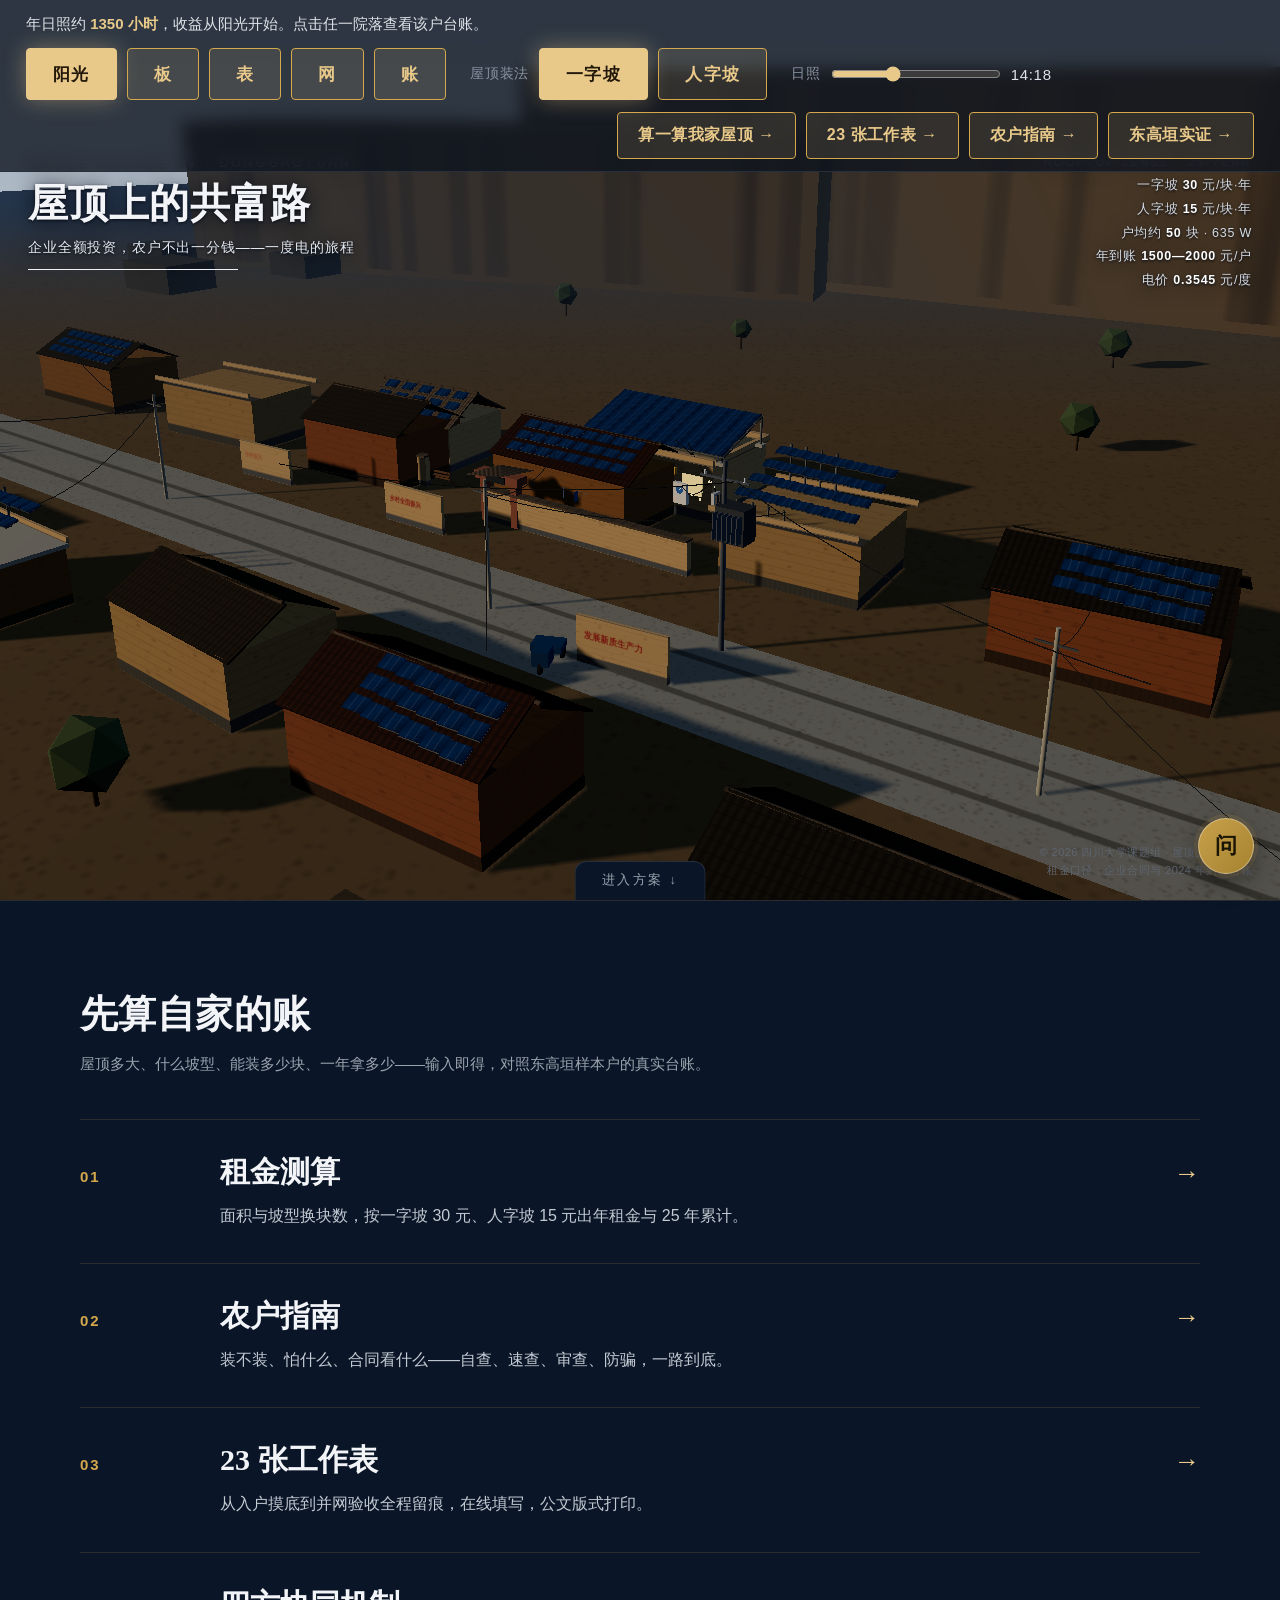
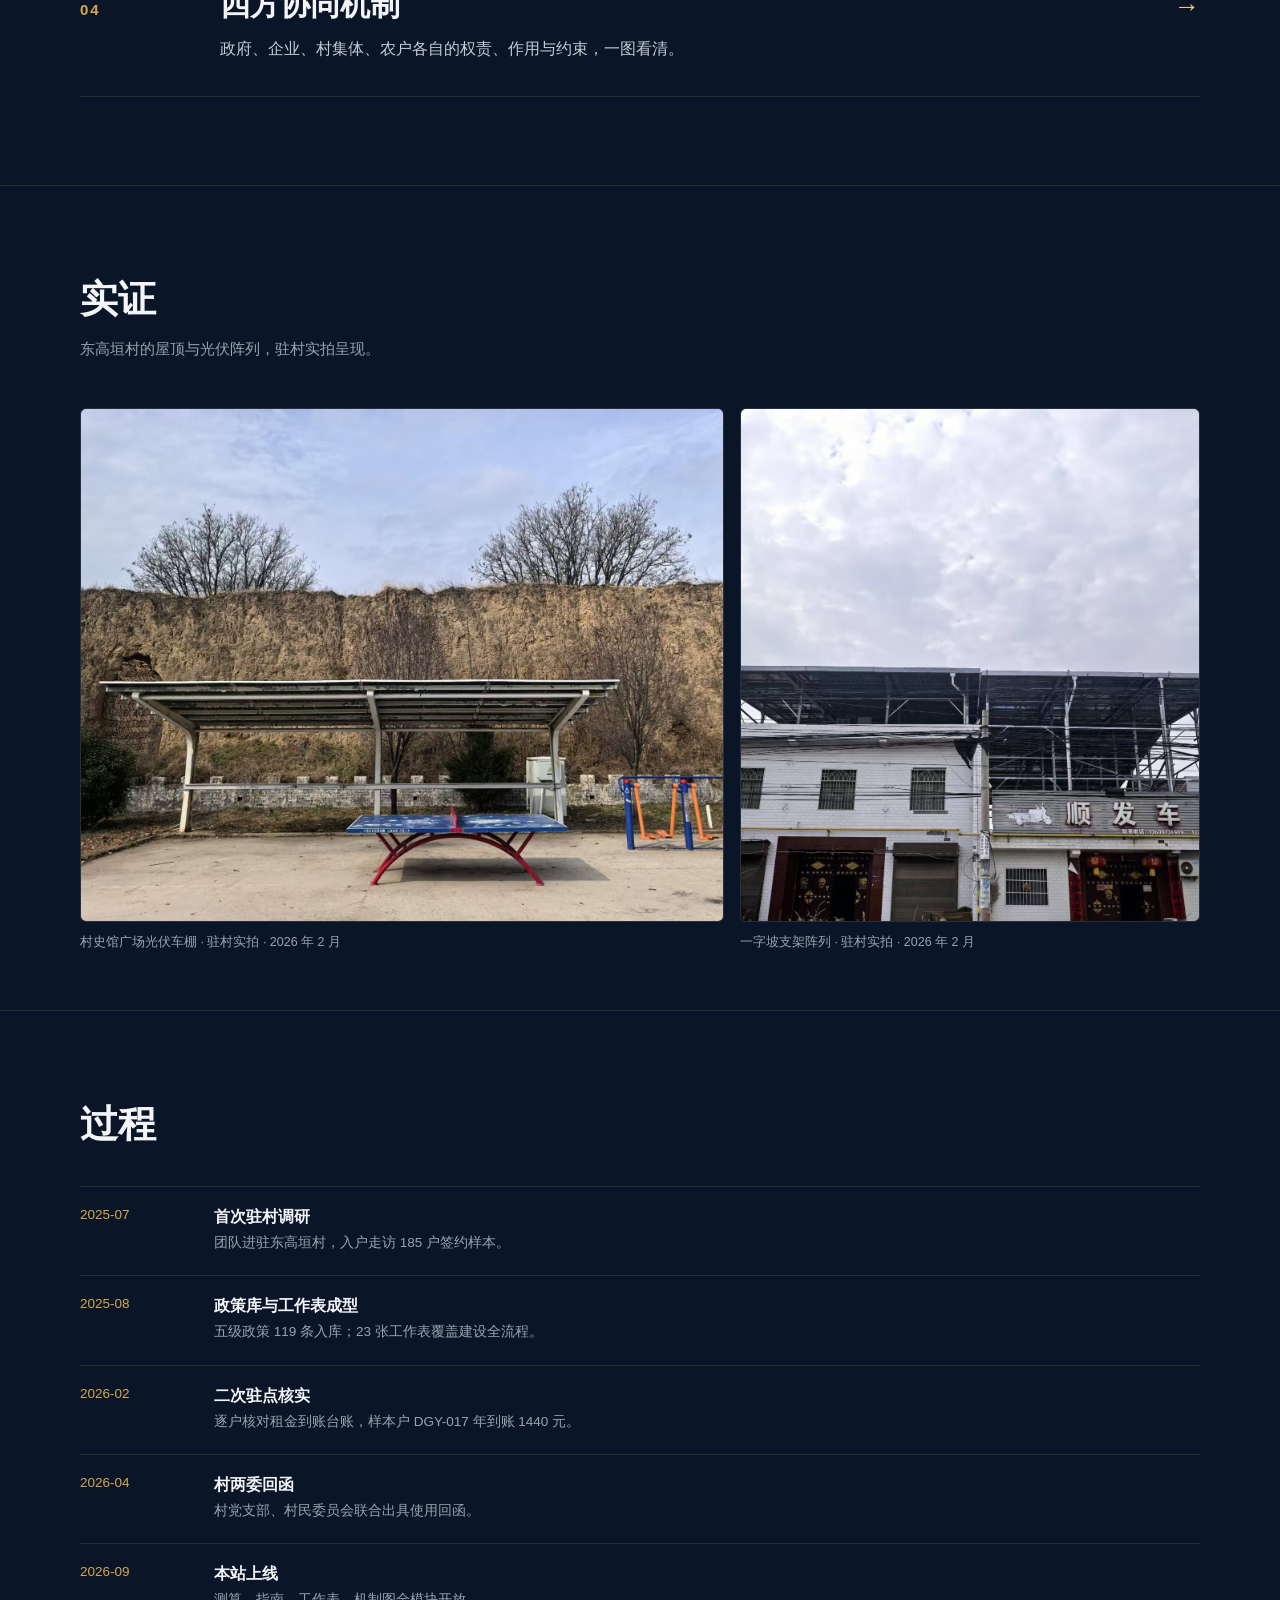
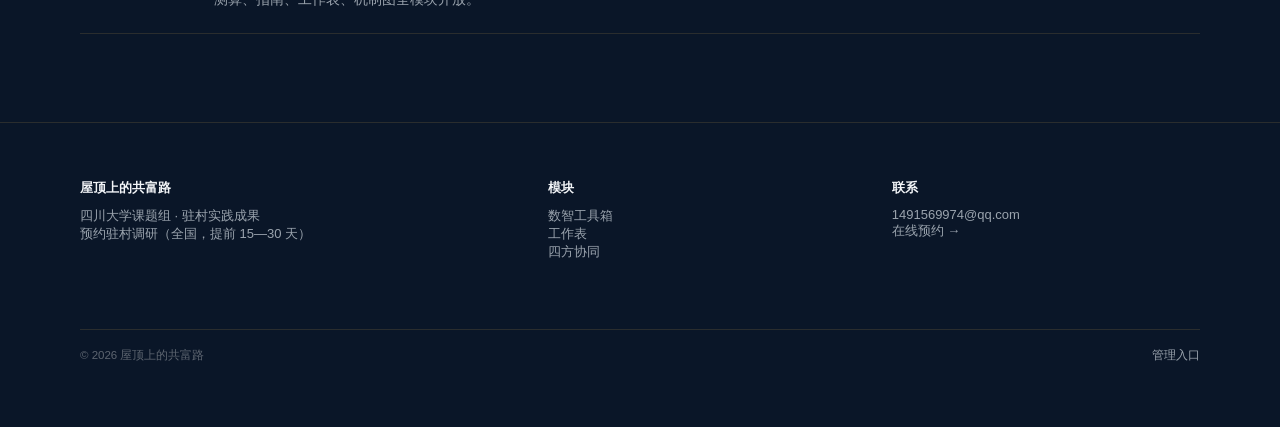
==== commit 5bc01f0d: "撤下首页含真人座谈照片（正则跨行匹配修正）" ====
--- a/index.html
+++ b/index.html
@@ -174,7 +174,6 @@
     <p class="sub">东高垣村的屋顶与光伏阵列，驻村实拍呈现。</p>
     <div class="proof-grid">
       <figure><img src="assets/img/case-4.jpg" alt="村史馆广场光伏车棚"><figcaption>村史馆广场光伏车棚 · 驻村实拍 · 2026 年 2 月</figcaption></figure>
-      <figure><img src="assets/img/talk-company.png" alt="课题组在企业调研座谈"><figcaption>课题组在运维企业调研座谈 · 2026 年 2 月</figcaption></figure>
       <figure><img src="assets/img/case-1.jpg" alt="一字坡支架阵列"><figcaption>一字坡支架阵列 · 驻村实拍 · 2026 年 2 月</figcaption></figure>
     </div>
   </div></section>
@@ -207,12 +206,12 @@
   <div class="base" style="grid-column:1/-1;width:100%"><span>© 2026 屋顶上的共富路</span><span><a href="account.html">管理入口</a></span></div>
 </div></footer>
 
-<script src="assets/js/config.js?v=20261021d"></script>
-<script src="assets/js/faq.js?v=20261021d"></script>
-<script src="assets/js/api.js?v=20261021d"></script>
-<script src="assets/js/chat.js?v=20261021d"></script>
+<script src="assets/js/config.js?v=20261021e"></script>
+<script src="assets/js/faq.js?v=20261021e"></script>
+<script src="assets/js/api.js?v=20261021e"></script>
+<script src="assets/js/chat.js?v=20261021e"></script>
 <script type="module">
-import { createVillage } from "./assets/js/scene3d.js?v=20261021d";
+import { createVillage } from "./assets/js/scene3d.js?v=20261021e";
 
 const SHOTS = [
   { label: "阳光", txt: "渭北旱塬，年日照约 <b>1350 小时</b>。收益从这里开始。", pos: [40, 26, 56], look: [0, 4, 0] },
